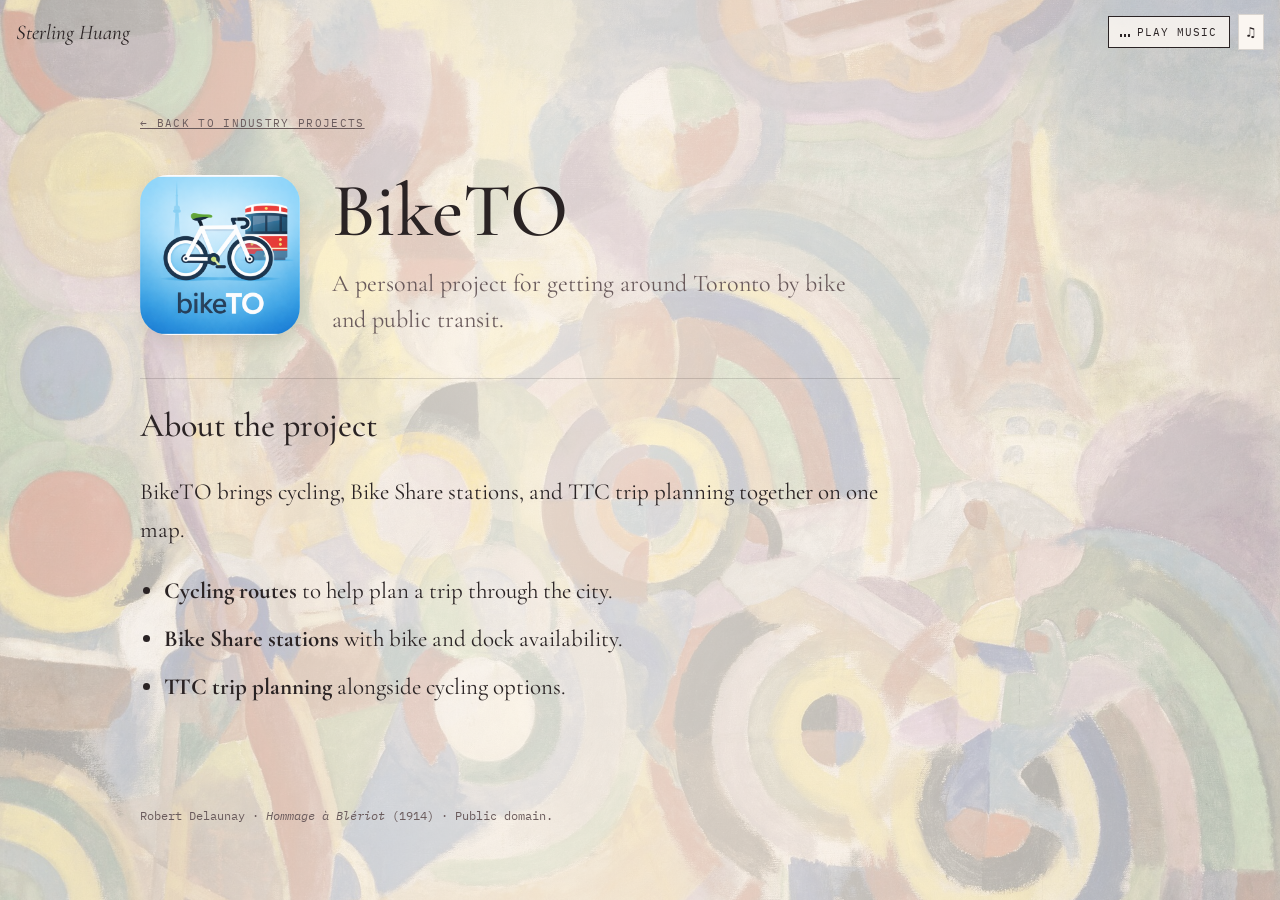
==== biketo.html @ bee5dd9a "feat: refresh travel notebook and add project pages" ====
<!doctype html>
<html lang="en">
<head>
<meta charset="utf-8">
<meta name="viewport" content="width=device-width, initial-scale=1">
<title>BikeTO - Sterling Huang</title>
<link rel="preconnect" href="https://fonts.googleapis.com">
<link rel="preconnect" href="https://fonts.gstatic.com" crossorigin>
<link href="https://fonts.googleapis.com/css2?family=Cormorant+Garamond:ital,wght@0,400;0,500;1,500&family=IBM+Plex+Mono:wght@400&family=Caveat:wght@500&display=swap" rel="stylesheet">
<link rel="stylesheet" href="styles.css">
</head>
<body class="art-page industry-page">
<div id="page">
<main class="projects-main">
  <a class="back mono" href="industry.html">&larr; Back to Industry Projects</a>
  <header class="project-detail-heading">
    <img class="project-icon" src="assets/projects/biketo-icon.png" alt="BikeTO app icon with a bicycle and Toronto streetcar" width="1024" height="1024">
    <div><h1>BikeTO</h1><p>A personal project for getting around Toronto by bike and public transit.</p></div>
  </header>
  <section class="project-section project-overview" aria-labelledby="biketo-overview">
    <h2 id="biketo-overview">About the project</h2>
    <p>BikeTO brings cycling, Bike Share stations, and TTC trip planning together on one map.</p>
    <ul>
      <li><strong>Cycling routes</strong> to help plan a trip through the city.</li>
      <li><strong>Bike Share stations</strong> with bike and dock availability.</li>
      <li><strong>TTC trip planning</strong> alongside cycling options.</li>
    </ul>
  </section>
<footer class="art-credit">Robert Delaunay · <cite>Hommage à Blériot</cite> (1914) · Public domain.</footer>
</main>
</div>
<div class="hud" id="topbar">
  <a class="brand" href="index.html">Sterling Huang</a>
  <div class="music-controls">
    <button class="chip" id="musicBtn" aria-pressed="false"><span class="eq" aria-hidden="true"><i></i><i></i><i></i></span><span class="t">Play music</span></button>
    <details class="music-credit"><summary aria-label="About the music">♫</summary><div>
      <strong>Winter — Largo</strong><br>Vivaldi · The Four Seasons<br>
      John Harrison, violin · Robert Turizziani, conductor · Wichita State University Chamber Players.<br>
      <a href="https://commons.wikimedia.org/wiki/File:11_-_Vivaldi_Winter_mvt_2_Largo_-_John_Harrison_violin.ogg" target="_blank" rel="noopener">Recording &amp; source</a> · <a href="https://creativecommons.org/licenses/by-sa/4.0/" target="_blank" rel="noopener">CC BY-SA 4.0</a>
    </div></details>
  </div>
</div>
<p id="musicStatus" class="sr" role="status"></p>
<script src="js/music.js"></script>
<script src="js/navigation.js"></script>
</body>
</html>
---- styles.css ----
/* Shared tokens + main tree page. Tab pages (projects/travels/passions) only use the base section. */
@property --sky-top { syntax: "<color>"; inherits: true; initial-value: #fbf1f0; }
@property --sky-bot { syntax: "<color>"; inherits: true; initial-value: #f1e6e4; }

:root {
  --paper: #fbf6f1; --ink: #2a2324; --ink-soft: #6a5b5c; --sakura: #e58aa6; --sakura-deep: #b9476c;
  --rule: rgba(42, 35, 36, .16);
  --sky-top: #fbf1f0; --sky-bot: #f1e6e4;
  --serif: "Cormorant Garamond", Georgia, serif;
  --mono: "IBM Plex Mono", ui-monospace, monospace;
  --hand: "Caveat", cursive;
  transition: --sky-top 1.6s ease, --sky-bot 1.6s ease;
}
* { box-sizing: border-box; }
body { margin: 0; color: var(--ink); font-family: var(--serif); background: var(--sky-bot); overflow-x: hidden; -webkit-font-smoothing: antialiased; }
.mono { font-family: var(--mono); font-size: 11px; letter-spacing: .12em; text-transform: uppercase; }
.hand { font-family: var(--hand); font-size: 23px; color: var(--ink-soft); }
a:focus-visible, button:focus-visible { outline: 2px dashed var(--ink); outline-offset: 4px; }
.sr { position: absolute; width: 1px; height: 1px; overflow: hidden; clip: rect(0 0 0 0); }

/* ---------- stage ---------- */
#sky { position: fixed; inset: 0; z-index: 0; background: linear-gradient(180deg, var(--sky-top), var(--sky-bot)); }
#sky::after { content: ""; position: absolute; inset: 0; opacity: .35; pointer-events: none;
  background-image: radial-gradient(rgba(60, 40, 40, .07) 1px, transparent 1px); background-size: 3px 3px; }
/* faded ink painting + vertical verses behind the tree */
#backdrop { position: fixed; inset: 0; z-index: 0; pointer-events: none; overflow: hidden; }
/* no blend mode or CSS filter here: both force the tall layer to be re-composited every frame */
#ink { position: absolute; inset: 0; opacity: .2; }
#ink canvas { display: block; width: 100%; height: 100%; }
.verse .ch { opacity: 0; transition: opacity 1.2s ease; }
.verse .ch.on { opacity: 1; }
#verses { position: absolute; inset: 0; }
/* vertical-rl: flex column = block axis, so each line becomes a column read right to left */
.verse { position: absolute; top: 13vh; writing-mode: vertical-rl; display: flex; flex-direction: column; gap: .55em; white-space: nowrap; color: var(--ink); opacity: .2;
  font-family: "Noto Serif JP", "Noto Serif TC", "Hiragino Mincho ProN", "Songti TC", serif; font-size: clamp(20px, 1.8vw, 26px); letter-spacing: .28em; line-height: 1; }
.verse[lang="zh-Hant"] { font-family: "Noto Serif TC", "Songti TC", "Noto Serif JP", serif; }
.verse .v-title { font-weight: 500; }
.verse .v-author { font-size: .5em; letter-spacing: .2em; padding-top: 6em; }
.verse-haiku { left: 4vw; }
.verse-poem { right: 52px; } /* just inside the progress rail */
canvas#tree, canvas#fx { position: fixed; inset: 0; width: 100%; height: 100%; z-index: 1; pointer-events: none; }
canvas#fx { z-index: 3; }
#world { position: fixed; left: 0; top: 0; width: 100%; z-index: 2; will-change: transform; }
#spacer { position: relative; z-index: -1; }

/* ---------- hero ---------- */
.hero { position: absolute; left: max(16px, 19vw); /* clears the haiku columns at the left edge */ transform: translateY(-100%); width: min(560px, calc(100% - 32px)); }
.hero h1 { font-weight: 500; font-size: clamp(48px, 8vw, 92px); line-height: .92; margin: 10px 0 16px; letter-spacing: -.01em; }
.hero h1 em { color: var(--sakura-deep); }
.hero p { font-size: 21px; line-height: 1.4; margin: 0 0 16px; max-width: 460px; color: var(--ink-soft); }
.hero .arrow { display: inline-block; animation: bob 2.4s ease-in-out infinite; }
@keyframes bob { 50% { transform: translateY(6px); } }

/* ---------- highlight cards ---------- */
.mark { position: absolute; transform: translateY(-50%) translateY(18px); opacity: 0;
  transition: opacity .9s ease, transform .9s cubic-bezier(.2, .8, .2, 1);
  background: color-mix(in srgb, var(--paper) 94%, transparent); border: 1px solid var(--rule); padding: 20px 24px 22px;
  box-shadow: 0 1px 0 rgba(255, 255, 255, .7) inset, 0 18px 44px -26px rgba(60, 20, 30, .45); }
.mark.on { opacity: 1; transform: translateY(-50%); }
.mark .kicker { display: flex; justify-content: space-between; gap: 12px; color: var(--ink-soft); }
.mark .age { font-weight: 500; font-size: 26px; margin: 12px 0 6px; font-style: italic; color: var(--ink-soft); }
.mark .age b { font-style: normal; font-weight: 600; font-size: 52px; line-height: 1; color: var(--sakura-deep); margin-left: 4px; }
.mark .tbd { font-style: normal; color: var(--sakura-deep); border: 1px solid currentColor; padding: 2px 5px; margin-left: 8px; vertical-align: middle; font-size: 9px; }
.mark p { margin: 0; font-size: 22px; line-height: 1.4; }
.mark p strong { font-weight: 600; }

/* ---------- finale ---------- */
.finale { position: absolute; left: 50%; width: min(760px, calc(100% - 32px)); text-align: center;
  transform: translate(-50%, -50%) translateY(24px); opacity: 0; transition: opacity 1.2s ease, transform 1.2s cubic-bezier(.2, .8, .2, 1); }
.finale.on { opacity: 1; transform: translate(-50%, -50%); }
.finale h2 { font-weight: 500; font-style: italic; font-size: clamp(54px, 10vw, 110px); line-height: 1; margin: 10px 0 6px; color: var(--ink);
  text-shadow: 0 2px 30px rgba(255, 240, 244, .9); }
.finale .translation { font-size: 24px; margin: 0; color: var(--ink-soft); }
.finale .hand { margin: 4px 0 30px; }
.paths { display: grid; grid-template-columns: repeat(3, 1fr); gap: 14px; text-align: left; }
.path { position: relative; display: flex; flex-direction: column; gap: 6px; padding: 18px 18px 20px; color: var(--ink); text-decoration: none;
  background: color-mix(in srgb, var(--paper) 92%, transparent); border: 1px solid var(--ink);
  opacity: 0; transform: translateY(16px); transition: opacity .7s ease, transform .7s ease, background .25s, color .25s;
  transition-delay: calc(var(--i) * 140ms + 500ms), calc(var(--i) * 140ms + 500ms), 0s, 0s; }
.finale.on .path { opacity: 1; transform: none; }
.path strong { font-weight: 500; font-size: 32px; line-height: 1; }
.path .blurb { font-size: 17px; line-height: 1.35; color: var(--ink-soft); }
.path .go { position: absolute; right: 16px; top: 14px; font-size: 22px; transition: transform .25s; }
.path:hover, .path:focus-visible { background: var(--ink); color: var(--paper); }
.path:hover .blurb, .path:focus-visible .blurb { color: color-mix(in srgb, var(--paper) 80%, transparent); }
.path:hover .go { transform: translateX(4px); }
.contact { display: flex; justify-content: center; flex-wrap: wrap; gap: 8px 22px; margin: 0 0 22px; }
/* backed like the HUD chips so the links stay legible over the blossom canopy */
.contact a { color: var(--ink); background: color-mix(in srgb, var(--paper) 92%, transparent); border: 1px solid var(--rule); padding: 6px 10px; }
.contact a:hover, .contact a:focus-visible { background: var(--ink); color: var(--paper); }

/* ---------- HUD ---------- */
.hud { position: fixed; z-index: 5; font-family: var(--mono); }
#topbar { left: 16px; right: 16px; top: 14px; display: flex; justify-content: space-between; align-items: center; pointer-events: none; }
#topbar > * { pointer-events: auto; }
.brand { font-family: var(--serif); font-size: 21px; font-style: italic; text-decoration: none; color: var(--ink); }
.chip { font-family: var(--mono); font-size: 11px; letter-spacing: .1em; text-transform: uppercase; border: 1px solid var(--ink);
  background: color-mix(in srgb, var(--paper) 85%, transparent); color: var(--ink); padding: 8px 11px; cursor: pointer; display: flex; align-items: center; gap: 7px; }
.chip[aria-pressed=true] { background: var(--ink); color: var(--paper); }
.eq { display: inline-flex; gap: 2px; height: 10px; align-items: flex-end; }
.eq i { width: 2px; height: 3px; background: currentColor; }
.chip[aria-pressed=true] .eq i { animation: eq 1.1s ease-in-out infinite; }
.chip[aria-pressed=true] .eq i:nth-child(2) { animation-delay: -.4s; }
.chip[aria-pressed=true] .eq i:nth-child(3) { animation-delay: -.7s; }
@keyframes eq { 50% { height: 10px; } }
#season { left: 16px; bottom: 16px; font-size: 11px; letter-spacing: .12em; text-transform: uppercase; padding: 6px 9px;
  background: color-mix(in srgb, var(--paper) 85%, transparent); border: 1px solid var(--rule); }
#rail { right: 18px; top: 50%; transform: translateY(-50%); display: flex; flex-direction: column-reverse; gap: 9px; margin: 0; padding: 0; list-style: none; }
#rail button { width: 12px; height: 12px; border-radius: 50%; border: 1px solid var(--ink); background: transparent; cursor: pointer; position: relative; padding: 0; transition: transform .2s, background .2s; }
#rail button.cur { background: var(--sakura-deep); border-color: var(--sakura-deep); transform: scale(1.35); }
#rail button span { position: absolute; right: 22px; top: 50%; transform: translateY(-50%); white-space: nowrap; font-size: 11px; letter-spacing: .1em;
  text-transform: uppercase; opacity: 0; transition: opacity .2s; pointer-events: none; background: var(--paper); padding: 2px 6px; }
#rail button:hover span, #rail button:focus-visible span { opacity: 1; }

@media (max-width: 760px) {
  .hero { left: 16px; }
  .mark { padding: 16px 18px 18px; }
  .mark .age b { font-size: 42px; }
  .mark p { font-size: 20px; }
  .paths { grid-template-columns: 1fr 1fr; gap: 8px; }
  .path { padding: 12px 12px 14px; }
  .path strong { font-size: 22px; padding-right: 18px; }
  .path .blurb { font-size: 14px; }
  .path .go { right: 10px; top: 10px; font-size: 18px; }
  .finale .hand { margin-bottom: 18px; }
  #rail, #season { display: none; }
  .verse { top: auto; bottom: 12vh; font-size: 15px; opacity: .16; } /* small enough that both verses stay clear of the trunk */ /* below the hero title on small screens */
  .verse-haiku { left: 10px; }
  .verse-poem { right: 10px; }
  #ink { opacity: .16; }
}
@media (prefers-reduced-motion: reduce) {
  *, *::before, *::after { animation: none !important; transition: none !important; }
}

/* ---------- tab pages (temporary until each gets its own theme) ---------- */
.stub { min-height: 100vh; display: grid; place-items: center; padding: 48px 16px;
  background: linear-gradient(180deg, var(--sky-top), var(--sky-bot)); }
.stub main { width: min(640px, 100%); }
.stub h1 { font-weight: 500; font-size: clamp(48px, 9vw, 84px); line-height: 1; margin: 8px 0 12px; }
.stub p { font-size: 21px; line-height: 1.45; color: var(--ink-soft); margin: 0 0 18px; }
.stub ul { font-size: 21px; line-height: 1.6; padding-left: 22px; margin: 0 0 28px; }
.stub .back { color: var(--ink); }

/* The shared player stays outside the content replaced during navigation. */
.stub #page { width: min(640px, 100%); }
.music-controls { display: flex; align-items: center; gap: 8px; }
.music-credit { position: relative; font-size: 14px; }
.music-credit summary { cursor: pointer; list-style: none; padding: 8px; background: var(--paper); border: 1px solid var(--rule); }
.music-credit summary::-webkit-details-marker { display: none; }
.music-credit > div { position: absolute; right: 0; top: 42px; width: min(300px, calc(100vw - 48px)); padding: 16px; background: var(--paper); border: 1px solid var(--rule); font-family: var(--serif); font-size: 16px; line-height: 1.5; }
.music-credit a { color: inherit; }

.finale .motto-citation { font-family: var(--serif); font-size: 17px; color: var(--ink-soft); }

/* Travel atlas */
.travel-page { background: #ebe4d5; color: #25352f; }
.travel-main { max-width: 1240px; margin: auto; padding: 110px 32px 90px; }
.travel-page #topbar .brand { color: #25352f; }
.travel-heading { max-width: 900px; padding: 20px 0 64px; }
.travel-back { color: #52685e; text-decoration: none; }
.travel-eyebrow { color: #96724f; margin: 38px 0 12px; }
.travel-heading h1 { font-size: clamp(64px, 8vw, 116px); font-weight: 500; letter-spacing: -.035em; line-height: .9; margin: 0; }
.travel-heading em, .atlas h2 em, .travel-takeaways em { color: #a67551; font-weight: 400; }
.travel-intro { font-size: 23px; color: #69736a; margin: 22px 0 0; }
.atlas { background: #f7f3e8; border: 1px solid #c9c6b5; padding: 42px 52px 48px; box-shadow: 0 18px 65px #24382b12; }
.atlas-top, .destination-heading { display:flex; justify-content:space-between; align-items:end; gap:20px; }
.atlas .travel-eyebrow { margin: 0 0 8px; }
.atlas h2, .travel-takeaways h2 { margin:0; font-size:clamp(40px,5vw,64px); font-weight:500; line-height:1; }
.atlas-instruction { text-align:right; color:#718074; font-size:17px; line-height:1.3; margin:0; }
.globe-wrap { position:relative; max-width:640px; margin: 8px auto 0; }
.globe-wrap svg { display:block; width:100%; height:auto; cursor:grab; touch-action:none; }
.globe-wrap svg.dragging { cursor:grabbing; }
.globe-ocean { fill:#e7e8d9; stroke:#a8b6a5; stroke-width:1.5; }
.globe-grid { fill:none; stroke:#a2b2a4; stroke-opacity:.38; stroke-width:.6; pointer-events:none; }
.country { fill:#cbd2bc; stroke:#f0eee1; stroke-width:.45; }
.country.visited { fill:#718e7b; cursor:pointer; }
.country.visited:hover { fill:#b57955; }
.flight-route { fill:none; stroke:#b77a50; stroke-width:1; stroke-opacity:.6; stroke-dasharray:3 3; pointer-events:none; }
.destination-dot { fill:#a66040; stroke:#fff8e9; stroke-width:1; cursor:pointer; }
.globe-caption { display:block; text-align:center; color:#8a9487; margin-top:-22px; }
.map-status { text-align:center; color:#765e4c; }
.destinations { border-top:1px solid #d6d5c6; margin-top:42px; padding-top:25px; }
.destination-heading h3 { font-size:30px; font-weight:500; margin:0; }
.destination-heading span { color:#8a9487; }
.country-list { display:flex; flex-wrap:wrap; gap:8px; margin-top:20px; }
.country-list button { background:transparent; border:1px solid #c6cebf; color:#425a4c; border-radius:30px; padding:9px 14px; font: 14px var(--mono); cursor:pointer; }
.country-list button:hover, .country-list button:focus-visible { color:#fff; background:#526b5a; }
.travel-takeaways { margin-top:28px; padding:40px 52px; border:1px solid #c7b8a0; background:#e2d7c2; }
.travel-takeaways .travel-eyebrow { margin:0 0 10px; }
.travel-takeaways p:last-child { color:#776f61; font-size:20px; }
.travel-page dialog { width:min(720px,calc(100% - 32px)); max-height:85vh; border:1px solid #aaa892; background:#f7f3e8; color:#25352f; padding:32px; }
.travel-page dialog::backdrop { background:#1d2923b8; }
.gallery-header { display:flex; justify-content:space-between; align-items:start; }
.gallery-header .travel-eyebrow { margin:0 0 8px; }
.gallery-header h2 { font-size:48px; font-weight:500; margin:0; }
.close-gallery { border:1px solid #bdc4b6; background:transparent; color:inherit; font-size:28px; width:42px; height:42px; cursor:pointer; }
.gallery-content { display:grid; gap:18px; font-size:20px; color:#738071; }
.gallery-content figure { margin:0; }.gallery-content img { width:100%; height:auto; }.gallery-content figcaption { font-size:16px; }
@media(max-width:700px){.travel-main{padding:96px 16px 60px}.travel-heading{padding-bottom:40px}.atlas{padding:28px 20px}.atlas-top{align-items:start;flex-direction:column}.atlas-instruction{text-align:left}.globe-caption{margin-top:-12px;font-size:9px}.destinations{margin-top:30px}.destination-heading{align-items:start;flex-direction:column;gap:4px}.country-list button{font-size:12px;padding:8px 10px}.travel-takeaways{padding:32px 24px}.travel-heading h1{font-size:clamp(52px,12vw,80px)}}

/* Season field notes */
#season { cursor:pointer; color:var(--ink); }
#season:hover, #season:focus-visible { background:var(--ink); color:var(--paper); }
.season-dialog { width:min(480px,calc(100% - 32px)); max-height:85vh; padding:0; border:1px solid var(--rule); background:var(--paper); color:var(--ink); }
.season-dialog::backdrop { background:rgba(42,35,36,.55); }
.season-dialog img { width:100%; height:185px; display:block; object-fit:cover; }
.season-close { position:absolute; top:12px; right:12px; width:40px; height:40px; border:1px solid var(--ink); background:var(--paper); font-size:26px; cursor:pointer; }
.season-dialog-body { padding:24px; }
.season-dialog-body .mono { color:var(--ink-soft); }
.season-dialog h2 { font-size:36px; line-height:1; font-weight:500; margin:12px 0; }
.season-fact { font-size:20px; line-height:1.4; }
.season-sources { display:flex; flex-direction:column; align-items:flex-start; gap:4px; font-size:14px; line-height:1.5; }
.season-sources a { color:var(--ink-soft); }
@media(max-width:760px) { #season { display:block; left:16px; bottom:16px; } }

/* Volunteering: an illustrated, cubist-inspired gallery. */
.volunteer-page { background:#ddd2bf; color:#26312c; }
.volunteer-page::before { content:""; position:fixed; inset:0; background:linear-gradient(rgba(241,233,217,.62),rgba(241,233,217,.79)), url("assets/art/volunteering-cubist.png") center / cover no-repeat; pointer-events:none; }
.volunteer-main { position:relative; max-width:1160px; margin:0 auto; padding:112px 32px 70px; }
.volunteer-heading { max-width:800px; padding:8px 0 58px; }
.volunteer-back { color:#43554d; text-decoration:none; }
.volunteer-back:hover { text-decoration:underline; }
.volunteer-kicker { color:#9d5543; margin:53px 0 14px; }
.volunteer-kicker span { margin:0 8px; color:#8d9586; }
.volunteer-heading h1 { margin:0; font-size:clamp(68px,10vw,132px); letter-spacing:-.045em; font-weight:500; line-height:.87; }
.volunteer-period { color:#aa5740; }
.volunteer-intro { font-size:24px; line-height:1.35; color:#51645a; margin:24px 0 0; }
.volunteer-projects { display:grid; gap:20px; }
.volunteer-card { display:grid; grid-template-columns: 1fr .85fr; min-height:300px; background:#f8f4ea; border:1px solid #374940; box-shadow:8px 8px 0 #3f51432a; }
.volunteer-copy { padding:32px 36px; display:flex; flex-direction:column; align-items:flex-start; }
.volunteer-card-top { display:flex; width:100%; justify-content:space-between; gap:16px; color:#a05d49; }
.volunteer-copy h2 { font-size:clamp(36px,4.4vw,56px); letter-spacing:-.02em; line-height:1; font-weight:500; margin:38px 0 20px; }
.volunteer-rule { width:44px; height:2px; background:#b7654d; }
.volunteer-copy p { font-size:20px; color:#7b8276; margin:18px 0 0; }
.volunteer-photo { margin:12px; display:flex; flex-direction:column; gap:14px; align-items:center; justify-content:center; min-height:240px; text-align:center; background:#e8ddc9; border:1px solid #d3c4ad; color:#8b8878; }
.volunteer-photo-symbol { font-family:var(--serif); font-size:44px; color:#b18c70; line-height:1; }
.volunteer-footer { display:flex; justify-content:space-between; gap:12px; color:#5f6b60; margin-top:48px; border-top:1px solid #7e8875; padding-top:18px; }
.volunteer-footer a { color:inherit; }
@media(max-width:700px) { .volunteer-main { padding:100px 16px 60px; } .volunteer-heading { padding-bottom:40px; } .volunteer-kicker { margin-top:40px; } .volunteer-heading h1 { font-size:clamp(56px,13vw,88px); } .volunteer-intro { font-size:21px; } .volunteer-card { grid-template-columns:1fr; } .volunteer-copy { padding:26px 24px; } .volunteer-copy h2 { margin:28px 0 17px; } .volunteer-photo { min-height:185px; margin:0 10px 10px; } .volunteer-footer { font-size:9px; } }

/* Travels shares the tree page's paper, ink, and sakura palette. */
.travel-page { background:var(--sky-bot); color:var(--ink); }
.travel-page::before { content:""; position:fixed; inset:0; z-index:-1; pointer-events:none; background:linear-gradient(rgba(251,241,240,.58),rgba(241,230,228,.68)), url("assets/art/travel-surrealism.png") center / cover no-repeat; }
.travel-page #topbar .brand { color:var(--ink); }
.travel-main { max-width:1080px; }
.travel-heading { padding-bottom:42px; }
.travel-heading h1 { margin-top:44px; color:var(--ink); font-style:italic; font-size:clamp(58px,8vw,92px); letter-spacing:-.01em; }
.travel-back { color:var(--ink-soft); }
.atlas, .travel-takeaways { background:color-mix(in srgb,var(--paper) 94%,transparent); border:1px solid var(--rule); box-shadow:0 18px 44px -26px rgba(60,20,30,.35); }
.atlas-instruction { color:var(--ink-soft); text-align:center; font-size:19px; }
.globe-ocean { fill:#f2e8e6; stroke:#c8b4b4; }
.globe-grid { stroke:#b8a4a4; }
.country { fill:#d5c7c3; stroke:#fbf6f1; }
.country.visited { fill:#b98391; }
.country.visited:hover { fill:var(--sakura-deep); }
.flight-route { stroke:#b9476c; }
.destination-dot { fill:#a74665; stroke:#fff8f6; }
.globe-caption, .destination-heading span { color:var(--ink-soft); }
.destinations { border-color:var(--rule); }
.country-list button { border:1px solid var(--rule); border-radius:0; background:rgba(255,255,255,.3); color:var(--ink); font:12px var(--mono); }
.country-list button:hover, .country-list button:focus-visible { color:var(--paper); background:var(--ink); }
.travel-takeaways h2 { font-size:clamp(36px,5vw,54px); font-style:italic; color:var(--ink); }
.travel-takeaways p:last-child { color:var(--ink-soft); }
.travel-page dialog { border-color:var(--rule); background:var(--paper); color:var(--ink); }
.gallery-content { color:var(--ink-soft); }
.travel-page dialog { width:min(1000px,calc(100% - 32px)); }
.gallery-header { position:sticky; top:-32px; z-index:1; padding:12px 0 20px; background:var(--paper); gap:16px; }
.gallery-content.has-photos { grid-template-columns:repeat(3,minmax(0,1fr)); gap:20px; }
.gallery-content a { display:block; }
.gallery-content img { display:block; width:100%; height:220px; object-fit:contain; background:#e9dfd133; }
.gallery-content a:focus-visible { outline:2px solid var(--ink); outline-offset:4px; }
.travel-moments { display:block; margin:24px 0 0; padding:10px 0; border:0; border-bottom:1px solid var(--rule); background:transparent; color:var(--ink); font:18px var(--serif); cursor:pointer; }
@media(max-width:700px){.gallery-content.has-photos{grid-template-columns:repeat(2,minmax(0,1fr));gap:12px}.gallery-content img{height:150px}.travel-page dialog{padding:20px}.gallery-header{top:-20px}.gallery-header h2{font-size:36px}}
@media(max-width:420px){.gallery-content.has-photos{grid-template-columns:1fr}.gallery-content img{height:210px}}
.travel-takeaways.travel-journal { --journal-margin:58px; position:relative; isolation:isolate; max-width:900px; margin:84px auto 0; padding:38px 52px 54px 80px; border:1px solid #b69b6f; border-left:18px solid #634b35; border-radius:5px 12px 12px 5px; background:radial-gradient(ellipse at 100% 0,#b98c4140,transparent 42%),radial-gradient(ellipse at 0 100%,#b3894933,transparent 45%),linear-gradient(90deg,#8d6a3529,transparent 28px,transparent calc(var(--journal-margin) - 1px),#aa61563d var(--journal-margin),transparent calc(var(--journal-margin) + 1px)),repeating-linear-gradient(7deg,#765b2805 0 1px,transparent 1px 4px),#f1e3c3; box-shadow:inset 5px 0 15px #76542526,inset 0 0 38px #a37c3826,3px 4px 0 #ded0ad,5px 7px 0 #bfae89,8px 11px 0 #71553c,10px 20px 35px #382d2038; }
.travel-journal::before { content:""; position:absolute; top:25px; bottom:25px; left:-25px; width:36px; background:radial-gradient(ellipse at center,#e1cba4 0 20%,#5f4934 24% 36%,transparent 40%) center top / 36px 56px repeat-y; pointer-events:none; }
.journal-masthead { display:flex; align-items:center; justify-content:space-between; gap:16px; margin-bottom:8px; color:#796447; font:11px var(--mono); letter-spacing:.15em; text-transform:uppercase; }
.journal-stamp { display:grid; place-content:center; flex:none; width:88px; height:88px; border:3px double #8d594d88; border-radius:50%; color:#8d594dbb; text-align:center; font-size:10px; line-height:1.8; transform:rotate(12deg); }
@font-face { font-family:"Travel Hand"; font-style:normal; font-weight:400; font-display:swap; src:url("assets/fonts/travel-hand/regular.ttf") format("truetype"); }
.travel-journal h2 { font-family:"Travel Hand",cursive; font-size:39px; font-style:normal; font-weight:400; margin:0 0 30px; color:#403524; }
.journal-entry { font-family:"Travel Hand",cursive; }
.travel-journal .journal-entry p { font-size:25px; line-height:1.85; color:#403524; margin:0 0 26px; background:repeating-linear-gradient(to bottom,transparent 0,transparent calc(1.85em - 1px),#80745630 calc(1.85em - 1px),#80745630 1.85em); }
.travel-journal .journal-entry p:last-child { margin-bottom:0; }
.travel-journal strong, .travel-journal em { color:#382b1c; font-weight:700; font-style:italic; }
.journal-word { display:inline-block; }
@media(max-width:600px){
  .travel-takeaways.travel-journal { --journal-margin:18px; margin:48px 6px 0 0; padding:24px 20px 36px 30px; border-left-width:12px; }
  .travel-journal::before { left:-19px; width:27px; background-size:27px 56px; }
  .journal-masthead { font-size:9px; letter-spacing:.08em; }
  .journal-stamp { width:65px; height:65px; font-size:8px; }
  .travel-journal h2 { font-size:31px; margin-bottom:24px; }
  .travel-journal .journal-entry p { font-size:22px; }
}
.gallery-content.travel-carousel { display:block; }
.travel-carousel-window { min-width:0; touch-action:pan-y; }
.travel-carousel-window img { height:min(54vh,480px); width:100%; object-fit:contain; }
.travel-carousel-controls { display:flex; align-items:center; justify-content:center; flex-wrap:wrap; gap:12px; padding:20px 0 4px; }
.travel-carousel-controls button { border:1px solid var(--rule); border-radius:4px; background:transparent; color:var(--ink); min-width:44px; min-height:44px; padding:8px 12px; font:16px var(--serif); cursor:pointer; }
.travel-carousel-controls span { min-width:64px; text-align:center; font:12px var(--mono); }
.close-gallery { border-color:var(--rule); }

/* Let each subpage's artwork remain visible behind the content. */
.travel-page::before { background:linear-gradient(rgba(251,241,240,.74),rgba(241,230,228,.78)), url("assets/art/travel-romanticism.jpg") center / cover no-repeat; }
.atlas, .travel-takeaways { background:transparent; border:0; box-shadow:none; padding-left:0; padding-right:0; }
.volunteer-page::before { background:linear-gradient(rgba(241,233,217,.83),rgba(241,233,217,.87)), url("assets/art/volunteering-cubist.png") center / cover no-repeat; }
.volunteer-card { background:transparent; border:0; border-top:1px solid #718078; box-shadow:none; }
.volunteer-photo { background:transparent; border:1px solid #a79d8c; }
.volunteer-copy p, .volunteer-photo { color:#505f54; }

/* Body classes keep artwork consistent on direct visits and internal navigation. */
.art-page { isolation:isolate; background:var(--sky-bot); padding:112px 24px 64px; }
.art-page::before { content:""; position:fixed; inset:0; z-index:-1; pointer-events:none;
  background-image:linear-gradient(90deg,rgba(251,245,234,.66),rgba(251,245,234,.82) 42%,rgba(251,245,234,.66)),var(--page-art);
  background-position:center; background-size:cover; background-repeat:no-repeat; }
.art-page #page { position:relative; }
.military-page { --page-art:url("assets/art/military-remembrance.png"); }
.military-main { max-width:1000px; margin:0 auto; }
.military-main > .back { color:var(--ink-soft); }
.military-main h1 { font-size:clamp(44px,6vw,68px); font-weight:500; line-height:1; margin:32px 0 36px; }
.military-album { margin-top:32px; padding-top:20px; border-top:1px solid var(--rule); }
.military-album h2 { font-size:30px; font-weight:500; margin:0 0 18px; }
.military-album { position:relative; }
.military-album h2 { padding-right:110px; }
.military-window { overflow:hidden; touch-action:pan-y; }
.military-photos { display:flex; gap:18px; }
.military-photos a { display:flex; flex:0 0 calc((100% - 36px)/3); min-width:0; height:230px; align-items:center; justify-content:center; background:#24302b0d; }
.military-photos img { display:block; width:100%; height:100%; object-fit:contain; }
.military-controls { position:absolute; right:0; top:16px; display:flex; gap:8px; }
.military-controls button { width:44px; height:44px; border:1px solid var(--rule); background:#fbf6f1e8; color:var(--ink); font-size:25px; cursor:pointer; }
.military-controls button:hover { background:var(--ink); color:var(--paper); }
@media(max-width:760px) {
  .military-photos { gap:14px; }
  .military-photos a { flex-basis:calc((100% - 14px)/2); height:200px; }
}
@media(max-width:480px) {
  .military-photos a { flex-basis:62%; height:190px; }
  .military-album h2 { font-size:28px; }
}
.industry-page { --page-art:url("assets/art/industry-modernism.jpg"); }
.projects-main { max-width:1000px; margin:0 auto; }
.projects-main > .back { color:var(--ink-soft); }
.projects-main h1 { font-size:clamp(46px,7vw,76px); font-weight:500; line-height:1.05; margin:32px 0 52px; }
.project-section { border-top:1px solid var(--rule); padding:26px 0 36px; }
.project-section h2 { font-size:34px; font-weight:500; margin:0 0 28px; }
.project-preview { display:flex; align-items:center; gap:36px; padding:8px 0 20px; }
.project-icon-link { flex:none; border-radius:28px; }
.project-icon { display:block; width:160px; height:160px; border-radius:28px; box-shadow:0 8px 20px #332b2421; }
.project-preview h3 { font-size:38px; font-weight:500; margin:0 0 8px; }
.project-preview p,.project-coming-soon { font-size:23px; line-height:1.5; color:var(--ink-soft); margin:0 0 20px; }
.project-details-link { display:inline-block; color:var(--ink); font-size:21px; text-decoration-thickness:1px; text-underline-offset:6px; padding:8px 0; }
.project-detail-heading { display:flex; align-items:center; gap:32px; margin:40px 0; }
.project-detail-heading h1 { margin:0 0 14px; }
.project-detail-heading p { font-size:24px; line-height:1.5; max-width:540px; margin:0; color:var(--ink-soft); }
.project-overview { max-width:760px; }
.project-overview p,.project-overview li { font-size:23px; line-height:1.65; }
.project-overview ul { padding-left:24px; }
.project-overview li { margin:10px 0; }
@media(max-width:600px){.project-preview{gap:22px;align-items:flex-start}.project-icon{width:106px;height:106px;border-radius:22px}.project-preview h3{font-size:32px}.project-preview p{font-size:21px}.project-section h2{font-size:30px}.project-detail-heading{align-items:flex-start;flex-direction:column;gap:24px}.projects-main h1{margin-bottom:36px}.project-detail-heading h1{margin-bottom:12px}}
.research-page { --page-art:url("assets/art/research-impressionism.jpg"); }
.readings-page { --page-art:url("assets/art/readings-minoan.jpg"); }
.art-credit { margin-top:48px; max-width:640px; font:12px/1.6 var(--mono); color:var(--ink-soft); }
.art-credit a { color:inherit; text-underline-offset:3px; }
.art-credit cite { font-style:italic; }
@media(max-width:600px) {
  .art-page { padding:110px 20px 48px; }
  .art-page::before { background-image:linear-gradient(rgba(251,245,234,.78),rgba(251,245,234,.84)),var(--page-art); }
}

/* Keep the full-bloom branch grid in view on shorter desktop screens. */
@media (min-width:761px) and (max-height:800px) {
  .finale h2 { font-size:84px; }
  .finale .hand { margin-bottom:12px; }
  .finale .contact { margin-bottom:14px; }
  .finale .paths { gap:10px; }
  .finale .path { padding:12px 16px 14px; }
  .finale .path strong { font-size:28px; }
}

/* A reading shelf over the Minoan fresco. */
.readings-page { display:block; }
.readings-page #page { width:100%; }
.readings-main { max-width:1120px; margin:0 auto; }
.readings-heading { margin-bottom:64px; }
.readings-heading .back { color:var(--ink-soft); text-decoration:none; }
.readings-heading .back:hover { text-decoration:underline; }
.readings-kicker { margin:40px 0 14px; color:var(--ink-soft); }
.readings-heading h1 { font-size:clamp(48px,7vw,88px); font-weight:500; line-height:1; letter-spacing:-.025em; margin:0; }
.reading-section { border-top:1px solid var(--rule); padding-top:26px; margin-top:56px; }
.reading-section-heading { margin-bottom:30px; }
.book-club-link { display:inline-block; margin-top:14px; color:var(--ink); font-size:20px; text-underline-offset:4px; }
.book-club-link:hover { color:var(--sakura-deep); }
.reading-section h2 { font-size:clamp(34px,4vw,48px); font-weight:500; line-height:1.1; margin:10px 0 0; }
.book-grid { display:grid; gap:32px 24px; padding:0; margin:0; list-style:none; align-items:start; }
.book-club-grid { grid-template-columns:repeat(5,minmax(0,1fr)); }
.personal-book-grid { grid-template-columns:repeat(6,minmax(0,1fr)); }
.book-cover { height:245px; display:flex; align-items:end; justify-content:flex-start; margin-bottom:18px; }
.book-cover img { display:block; width:auto; height:auto; max-width:100%; max-height:100%; object-fit:contain; box-shadow:4px 7px 12px #2a232426; }
.book-card h3 { font-size:23px; line-height:1.1; font-weight:500; margin:0 0 8px; overflow-wrap:break-word; }
.book-author { font-size:17px; line-height:1.35; margin:0; color:var(--ink-soft); }
.book-current { display:inline-block; font-size:9px; letter-spacing:.07em; padding:5px 7px; background:var(--ink); color:var(--paper); margin:0 0 10px; }
.medium-link { display:inline-flex; align-items:center; gap:30px; font-size:28px; color:var(--ink); text-decoration-thickness:1px; text-underline-offset:6px; }
.medium-link:hover { color:var(--sakura-deep); }
.medium-handle { color:var(--ink-soft); margin-top:18px; }
.readings-main > .art-credit { margin-top:64px; }
@media(max-width:1000px) {
  .book-club-grid, .personal-book-grid { grid-template-columns:repeat(3,minmax(0,1fr)); }
}
@media(max-width:600px) {
  .readings-heading { margin-bottom:40px; }
  .readings-kicker { margin-top:30px; }
  .reading-section { margin-top:40px; }
  .book-club-grid, .personal-book-grid { grid-template-columns:repeat(2,minmax(0,1fr)); gap:28px 18px; }
  .book-cover { height:210px; }
  .book-card h3 { font-size:22px; }
  .book-author { font-size:16px; }
  .medium-link { font-size:24px; gap:12px; }
}

/* Volunteer albums become an inline carousel on every screen. */
.volunteer-gallery { min-width:0; align-self:center; padding:24px 12px; }
.volunteer-carousel-frame { position:relative; overflow:hidden; background:#24302b18; touch-action:pan-y; }
.volunteer-carousel-image { display:block; width:100%; height:330px; object-fit:contain; object-position:center; }
.volunteer-carousel-arrow { position:absolute; top:50%; transform:translateY(-50%); width:42px; height:42px; border:1px solid #718078; background:#fbf6f1e8; color:var(--ink); cursor:pointer; font-size:25px; line-height:1; }
.volunteer-carousel-arrow:hover, .volunteer-carousel-arrow:focus-visible { background:var(--ink); color:var(--paper); }
.volunteer-carousel-previous { left:12px; }
.volunteer-carousel-next { right:12px; }
.volunteer-carousel-meta { display:flex; justify-content:flex-end; padding:10px 0; border-bottom:1px solid #718078; }
.volunteer-carousel-count { white-space:nowrap; }
@media(max-width:700px) {
  .volunteer-gallery { padding:0 10px 24px; }
  .volunteer-carousel-image { height:300px; }
  .volunteer-carousel-arrow { width:38px; height:38px; }
}
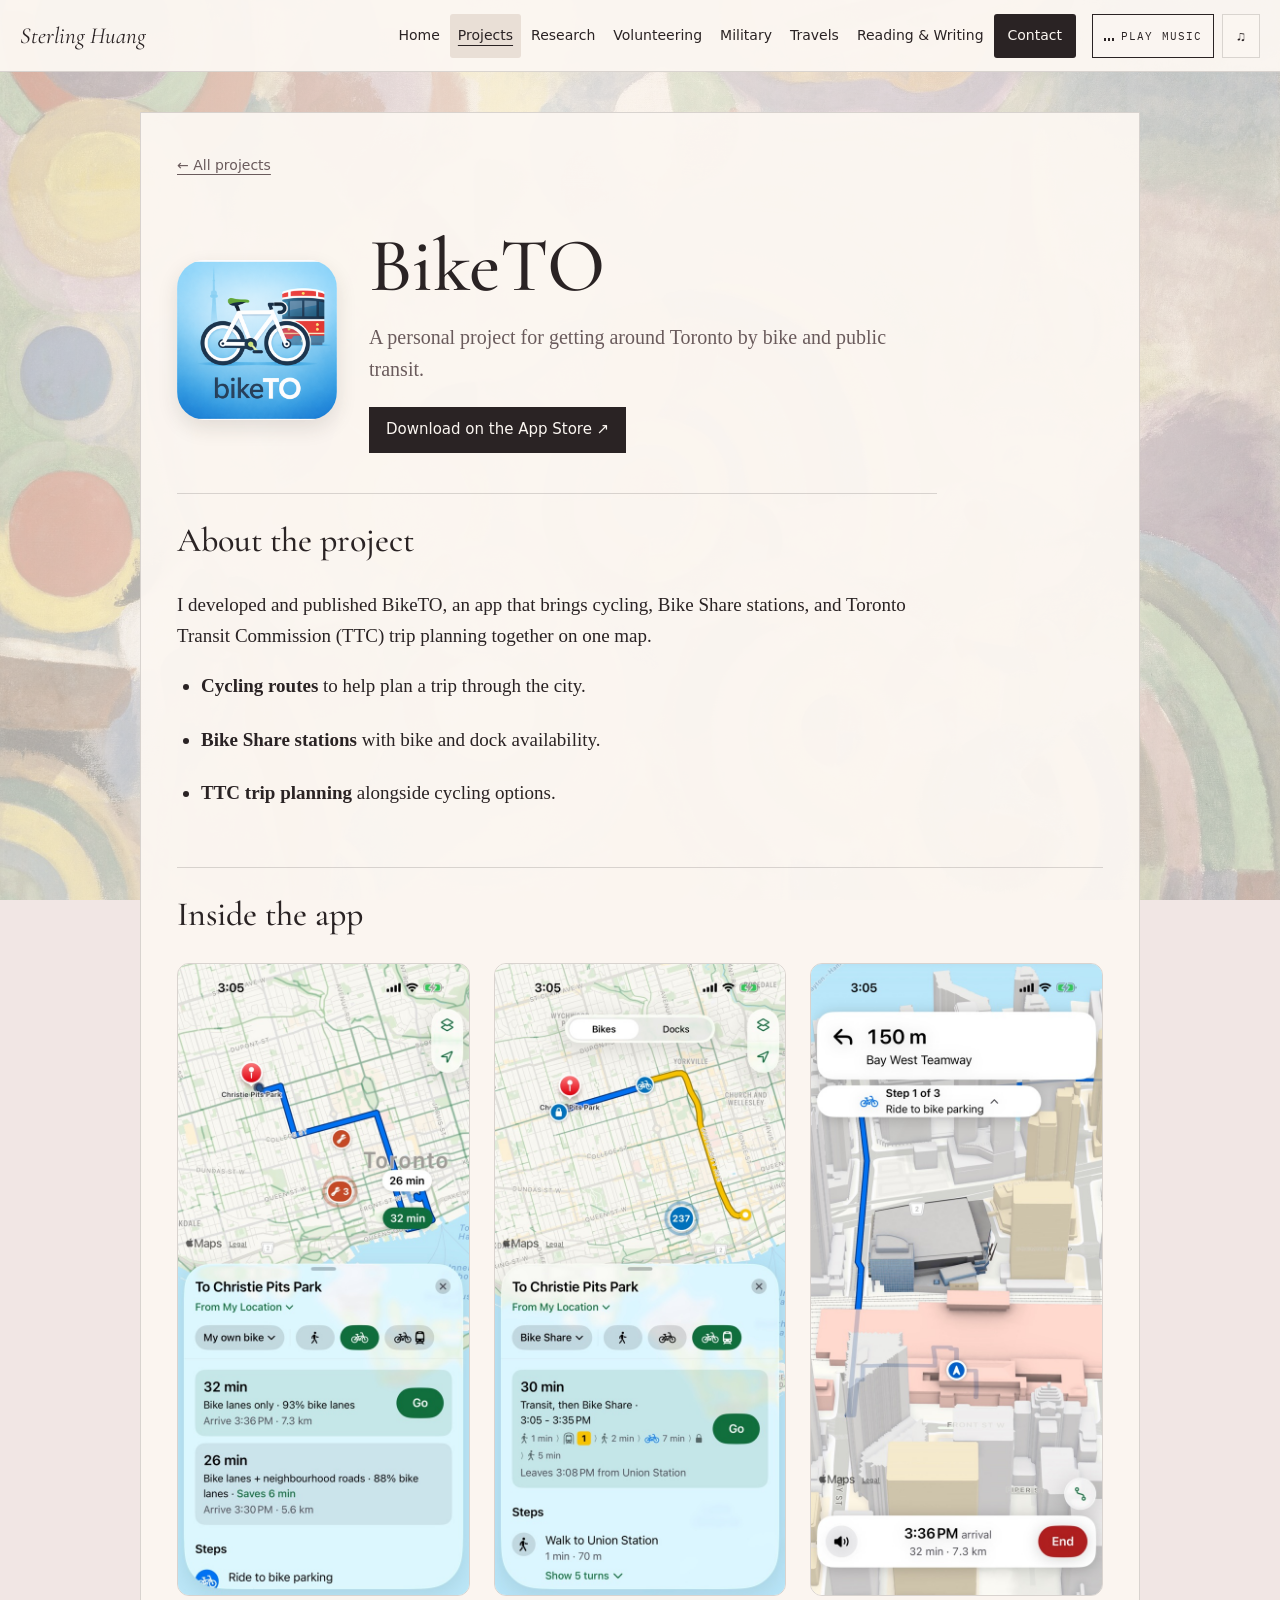
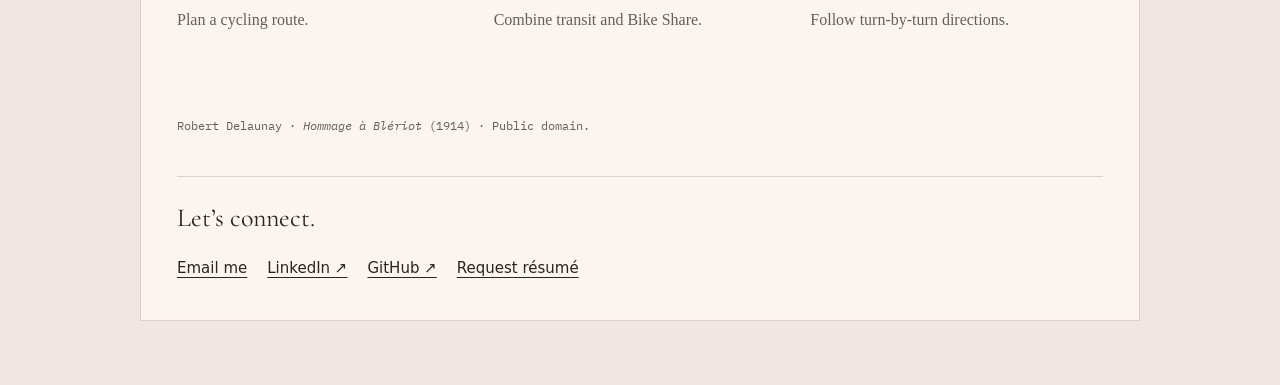
==== commit 3f818bea: "feat: improve portfolio readability and navigation" ====
--- a/biketo.html
+++ b/biketo.html
@@ -12,27 +12,45 @@
 <body class="art-page industry-page">
 <div id="page">
 <main class="projects-main">
-  <a class="back mono" href="industry.html">&larr; Back to Industry Projects</a>
+  <a class="back mono" href="industry.html">&larr; All projects</a>
   <header class="project-detail-heading">
     <img class="project-icon" src="assets/projects/biketo-icon.png" alt="BikeTO app icon with a bicycle and Toronto streetcar" width="1024" height="1024">
-    <div><h1>BikeTO</h1><p>A personal project for getting around Toronto by bike and public transit.</p></div>
+    <div><h1>BikeTO</h1><p>A personal project for getting around Toronto by bike and public transit.</p><a class="action-link primary" href="https://apps.apple.com/ca/app/biketo/id6761314510" target="_blank" rel="noopener">Download on the App Store ↗</a></div>
   </header>
   <section class="project-section project-overview" aria-labelledby="biketo-overview">
     <h2 id="biketo-overview">About the project</h2>
-    <p>BikeTO brings cycling, Bike Share stations, and TTC trip planning together on one map.</p>
+    <p>I developed and published BikeTO, an app that brings cycling, Bike Share stations, and Toronto Transit Commission (TTC) trip planning together on one map.</p>
     <ul>
       <li><strong>Cycling routes</strong> to help plan a trip through the city.</li>
       <li><strong>Bike Share stations</strong> with bike and dock availability.</li>
       <li><strong>TTC trip planning</strong> alongside cycling options.</li>
     </ul>
   </section>
+  <section class="project-section" aria-labelledby="biketo-screenshots-title">
+    <h2 id="biketo-screenshots-title">Inside the app</h2>
+    <div class="app-screenshots">
+      <figure><img src="assets/projects/biketo/cycling.jpg" width="598" height="1300" alt="BikeTO cycling route on a Toronto map" loading="lazy" decoding="async"><figcaption>Plan a cycling route.</figcaption></figure>
+      <figure><img src="assets/projects/biketo/transit.jpg" width="598" height="1300" alt="BikeTO trip combining public transit and Bike Share" loading="lazy" decoding="async"><figcaption>Combine transit and Bike Share.</figcaption></figure>
+      <figure><img src="assets/projects/biketo/directions.jpg" width="598" height="1300" alt="BikeTO turn-by-turn cycling directions" loading="lazy" decoding="async"><figcaption>Follow turn-by-turn directions.</figcaption></figure>
+    </div>
+  </section>
 <footer class="art-credit">Robert Delaunay · <cite>Hommage à Blériot</cite> (1914) · Public domain.</footer>
+<section class="page-contact" aria-label="Contact Sterling">
+  <p>Let’s connect.</p><div class="contact-links">
+    <a href="mailto:sterling.huang@mail.utoronto.ca">Email me</a>
+    <a href="https://www.linkedin.com/in/sterling-huang-20206b24b/" target="_blank" rel="noopener">LinkedIn ↗</a>
+    <a href="https://github.com/huast07" target="_blank" rel="noopener">GitHub ↗</a>
+    <a href="mailto:sterling.huang@mail.utoronto.ca?subject=R%C3%A9sum%C3%A9%20request">Request résumé</a>
+  </div>
+</section>
 </main>
 </div>
 <div class="hud" id="topbar">
-  <a class="brand" href="index.html">Sterling Huang</a>
+  <a class="brand" href="index.html" aria-label="Sterling Huang — Home">Sterling Huang</a>
+  <nav class="site-nav desktop-nav" aria-label="Main navigation"><a href="index.html">Home</a><a href="industry.html">Projects</a><a href="research.html">Research</a><a href="volunteering.html">Volunteering</a><a href="military.html">Military</a><a href="travels.html">Travels</a><a href="readings.html">Reading &amp; Writing</a><a class="nav-contact" href="mailto:sterling.huang@mail.utoronto.ca">Contact</a></nav>
+  <details class="site-menu"><summary>Menu</summary><nav class="site-nav menu-nav" aria-label="Mobile navigation"><a href="index.html">Home</a><a href="industry.html">Projects</a><a href="research.html">Research</a><a href="volunteering.html">Volunteering</a><a href="military.html">Military</a><a href="travels.html">Travels</a><a href="readings.html">Reading &amp; Writing</a><a class="nav-contact" href="mailto:sterling.huang@mail.utoronto.ca">Contact</a></nav></details>
   <div class="music-controls">
-    <button class="chip" id="musicBtn" aria-pressed="false"><span class="eq" aria-hidden="true"><i></i><i></i><i></i></span><span class="t">Play music</span></button>
+    <button class="chip" id="musicBtn" aria-pressed="false"><span class="eq" aria-hidden="true"><i></i><i></i><i></i></span><span class="music-compact-label" aria-hidden="true">Music</span><span class="t">Play music</span></button>
     <details class="music-credit"><summary aria-label="About the music">♫</summary><div>
       <strong>Winter — Largo</strong><br>Vivaldi · The Four Seasons<br>
       John Harrison, violin · Robert Turizziani, conductor · Wichita State University Chamber Players.<br>
--- a/styles.css
+++ b/styles.css
@@ -9,10 +9,13 @@
   --serif: "Cormorant Garamond", Georgia, serif;
   --mono: "IBM Plex Mono", ui-monospace, monospace;
   --hand: "Caveat", cursive;
+  --body: Georgia, "Times New Roman", serif;
+  --ui: system-ui, -apple-system, BlinkMacSystemFont, "Segoe UI", sans-serif;
   transition: --sky-top 1.6s ease, --sky-bot 1.6s ease;
 }
 * { box-sizing: border-box; }
-body { margin: 0; color: var(--ink); font-family: var(--serif); background: var(--sky-bot); overflow-x: hidden; -webkit-font-smoothing: antialiased; }
+body { margin: 0; color: var(--ink); font-family: var(--body); background: var(--sky-bot); overflow-x: hidden; -webkit-font-smoothing: antialiased; }
+h1, h2, h3 { font-family:var(--serif); }
 .mono { font-family: var(--mono); font-size: 11px; letter-spacing: .12em; text-transform: uppercase; }
 .hand { font-family: var(--hand); font-size: 23px; color: var(--ink-soft); }
 a:focus-visible, button:focus-visible { outline: 2px dashed var(--ink); outline-offset: 4px; }
@@ -57,7 +60,6 @@
   background: color-mix(in srgb, var(--paper) 94%, transparent); border: 1px solid var(--rule); padding: 20px 24px 22px;
   box-shadow: 0 1px 0 rgba(255, 255, 255, .7) inset, 0 18px 44px -26px rgba(60, 20, 30, .45); }
 .mark.on { opacity: 1; transform: translateY(-50%); }
-.mark .kicker { display: flex; justify-content: space-between; gap: 12px; color: var(--ink-soft); }
 .mark .age { font-weight: 500; font-size: 26px; margin: 12px 0 6px; font-style: italic; color: var(--ink-soft); }
 .mark .age b { font-style: normal; font-weight: 600; font-size: 52px; line-height: 1; color: var(--sakura-deep); margin-left: 4px; }
 .mark .tbd { font-style: normal; color: var(--sakura-deep); border: 1px solid currentColor; padding: 2px 5px; margin-left: 8px; vertical-align: middle; font-size: 9px; }
@@ -264,19 +266,36 @@
 .travel-takeaways p:last-child { color:var(--ink-soft); }
 .travel-page dialog { border-color:var(--rule); background:var(--paper); color:var(--ink); }
 .gallery-content { color:var(--ink-soft); }
-.travel-page dialog { width:min(1000px,calc(100% - 32px)); }
+.travel-page dialog { width:min(1000px,calc(100% - 32px)); max-height:85dvh; overflow-y:auto; overscroll-behavior:contain; }
+.travel-page:has(dialog[open]) { overflow:hidden; }
 .gallery-header { position:sticky; top:-32px; z-index:1; padding:12px 0 20px; background:var(--paper); gap:16px; }
 .gallery-content.has-photos { grid-template-columns:repeat(3,minmax(0,1fr)); gap:20px; }
 .gallery-content a { display:block; }
 .gallery-content img { display:block; width:100%; height:220px; object-fit:contain; background:#e9dfd133; }
 .gallery-content a:focus-visible { outline:2px solid var(--ink); outline-offset:4px; }
-.travel-moments { display:block; margin:24px 0 0; padding:10px 0; border:0; border-bottom:1px solid var(--rule); background:transparent; color:var(--ink); font:18px var(--serif); cursor:pointer; }
+.travel-memories { max-width:900px; margin:64px auto 0; padding-top:26px; border-top:1px solid var(--rule); }
+.travel-memories h2 { font-size:40px; font-weight:500; margin:0 0 24px; }
 @media(max-width:700px){.gallery-content.has-photos{grid-template-columns:repeat(2,minmax(0,1fr));gap:12px}.gallery-content img{height:150px}.travel-page dialog{padding:20px}.gallery-header{top:-20px}.gallery-header h2{font-size:36px}}
 @media(max-width:420px){.gallery-content.has-photos{grid-template-columns:1fr}.gallery-content img{height:210px}}
-.travel-takeaways.travel-journal { --journal-margin:58px; position:relative; isolation:isolate; max-width:900px; margin:84px auto 0; padding:38px 52px 54px 80px; border:1px solid #b69b6f; border-left:18px solid #634b35; border-radius:5px 12px 12px 5px; background:radial-gradient(ellipse at 100% 0,#b98c4140,transparent 42%),radial-gradient(ellipse at 0 100%,#b3894933,transparent 45%),linear-gradient(90deg,#8d6a3529,transparent 28px,transparent calc(var(--journal-margin) - 1px),#aa61563d var(--journal-margin),transparent calc(var(--journal-margin) + 1px)),repeating-linear-gradient(7deg,#765b2805 0 1px,transparent 1px 4px),#f1e3c3; box-shadow:inset 5px 0 15px #76542526,inset 0 0 38px #a37c3826,3px 4px 0 #ded0ad,5px 7px 0 #bfae89,8px 11px 0 #71553c,10px 20px 35px #382d2038; }
-.travel-journal::before { content:""; position:absolute; top:25px; bottom:25px; left:-25px; width:36px; background:radial-gradient(ellipse at center,#e1cba4 0 20%,#5f4934 24% 36%,transparent 40%) center top / 36px 56px repeat-y; pointer-events:none; }
-.journal-masthead { display:flex; align-items:center; justify-content:space-between; gap:16px; margin-bottom:8px; color:#796447; font:11px var(--mono); letter-spacing:.15em; text-transform:uppercase; }
-.journal-stamp { display:grid; place-content:center; flex:none; width:88px; height:88px; border:3px double #8d594d88; border-radius:50%; color:#8d594dbb; text-align:center; font-size:10px; line-height:1.8; transform:rotate(12deg); }
+.travel-takeaways.travel-journal { --journal-margin:58px; position:relative; isolation:isolate; max-width:900px; margin:84px auto 0; padding:52px 52px 60px 80px; border:0; border-radius:0; background:none; box-shadow:none; filter:drop-shadow(3px 9px 9px #382d2030); }
+/* Only the paper is cut; handwriting stays outside the decorative clipping path. */
+.travel-journal::before { content:""; position:absolute; inset:0; z-index:-1; pointer-events:none;
+  background:
+    linear-gradient(137deg,transparent 19px,#78532940 20px,#fff4d985 22px,transparent 25px),
+    linear-gradient(315deg,#9a713b35 0 22px,#fff4d980 23px,transparent 26px),
+    radial-gradient(ellipse 35px 110px at 0 42%,#79512538,transparent),
+    radial-gradient(ellipse 130px 22px at 65% 100%,#79512540,transparent),
+    linear-gradient(90deg,transparent 48.9%,#755b2e17 49.7%,#fff8df77 50%,#876c3b24 50.2%,transparent 51.2%),
+    linear-gradient(0deg,transparent 32.5%,#76552a19 33.1%,#fff8df88 33.35%,#795f3421 33.5%,transparent 34.2%,transparent 65.6%,#71532a1c 66.3%,#fff8df66 66.55%,#795f3424 66.8%,transparent 67.5%),
+    radial-gradient(ellipse 85px 72px at 99% 14%,transparent 62%,#8d5f2424 66%,#9d6c272d 69%,transparent 75%),
+    radial-gradient(ellipse at 3% 96%,#9a692d40,transparent 24%),
+    radial-gradient(ellipse at 94% 3%,#9c6b2d45,transparent 25%),
+    radial-gradient(ellipse at 100% 60%,#a6773140,transparent 24%),
+    linear-gradient(90deg,#8d6a3533,transparent 30px,transparent calc(var(--journal-margin) - 1px),#aa61563d var(--journal-margin),transparent calc(var(--journal-margin) + 1px)),
+    repeating-linear-gradient(7deg,#765b2809 0 1px,transparent 1px 4px),#edddb8;
+  box-shadow:inset 0 0 15px #7853293d,inset 0 0 65px #92652630;
+  clip-path:polygon(0 27px,3% 2px,4% 12px,5% 3px,6% 9px,7% 10px,8% 12px,9% 3px,10% 4px,11% 3px,12% 11px,13% 8px,14% 7px,15% 4px,16% 4px,17% 3px,18% 7px,19% 3px,20% 3px,21% 10px,22% 4px,23% 9px,24% 24px,25% 18px,26% 5px,27% 2px,28% 2px,29% 7px,30% 6px,31% 12px,32% 3px,33% 3px,34% 9px,35% 9px,36% 12px,37% 12px,38% 11px,39% 5px,40% 10px,41% 4px,42% 11px,43% 8px,44% 3px,45% 4px,46% 1px,47% 5px,48% 11px,49% 11px,50% 5px,51% 2px,52% 9px,53% 9px,54% 5px,55% 12px,56% 2px,57% 10px,58% 7px,59% 3px,60% 4px,61% 6px,62% 2px,63% 1px,64% 7px,65% 8px,66% 6px,67% 3px,68% 7px,69% 5px,70% 7px,71% 9px,72% 11px,73% 11px,74% 3px,75% 4px,76% 3px,77% 5px,78% 10px,79% 4px,80% 12px,81% 12px,82% 9px,83% 7px,84% 1px,85% 4px,86% 4px,87% 1px,88% 6px,89% 6px,90% 11px,91% 12px,92% 7px,93% 2px,94% 8px,95% 3px,96% 12px,97% 8px,calc(100% - 23px) 16px,calc(100% - 10px) 25px,100% 30px,calc(100% - 5px) 3%,calc(100% - 2px) 4%,calc(100% - 5px) 5%,calc(100% - 7px) 6%,calc(100% - 4px) 7%,calc(100% - 5px) 8%,calc(100% - 4px) 9%,calc(100% - 2px) 10%,calc(100% - 6px) 11%,calc(100% - 4px) 12%,calc(100% - 2px) 13%,calc(100% - 4px) 14%,calc(100% - 7px) 15%,calc(100% - 3px) 16%,calc(100% - 4px) 17%,calc(100% - 2px) 18%,calc(100% - 2px) 19%,calc(100% - 1px) 20%,calc(100% - 1px) 21%,calc(100% - 4px) 22%,calc(100% - 4px) 23%,calc(100% - 6px) 24%,calc(100% - 5px) 25%,calc(100% - 3px) 26%,calc(100% - 4px) 27%,calc(100% - 2px) 28%,calc(100% - 7px) 29%,calc(100% - 7px) 30%,calc(100% - 6px) 31%,calc(100% - 5px) 32%,calc(100% - 4px) 33%,calc(100% - 18px) 34%,calc(100% - 3px) 35%,calc(100% - 4px) 36%,calc(100% - 3px) 37%,calc(100% - 6px) 38%,calc(100% - 3px) 39%,calc(100% - 1px) 40%,calc(100% - 2px) 41%,calc(100% - 4px) 42%,calc(100% - 2px) 43%,calc(100% - 5px) 44%,calc(100% - 1px) 45%,calc(100% - 5px) 46%,calc(100% - 2px) 47%,calc(100% - 1px) 48%,calc(100% - 6px) 49%,calc(100% - 6px) 50%,calc(100% - 3px) 51%,calc(100% - 7px) 52%,calc(100% - 5px) 53%,calc(100% - 5px) 54%,calc(100% - 6px) 55%,calc(100% - 4px) 56%,calc(100% - 1px) 57%,calc(100% - 2px) 58%,calc(100% - 7px) 59%,calc(100% - 7px) 60%,calc(100% - 2px) 61%,calc(100% - 2px) 62%,calc(100% - 7px) 63%,calc(100% - 5px) 64%,calc(100% - 1px) 65%,calc(100% - 4px) 66%,calc(100% - 5px) 67%,calc(100% - 3px) 68%,calc(100% - 5px) 69%,calc(100% - 4px) 70%,calc(100% - 6px) 71%,calc(100% - 7px) 72%,calc(100% - 6px) 73%,calc(100% - 4px) 74%,calc(100% - 4px) 75%,calc(100% - 7px) 76%,calc(100% - 4px) 77%,calc(100% - 7px) 78%,calc(100% - 6px) 79%,calc(100% - 1px) 80%,calc(100% - 3px) 81%,calc(100% - 2px) 82%,calc(100% - 7px) 83%,calc(100% - 5px) 84%,calc(100% - 3px) 85%,calc(100% - 5px) 86%,calc(100% - 5px) 87%,calc(100% - 5px) 88%,calc(100% - 3px) 89%,calc(100% - 5px) 90%,calc(100% - 1px) 91%,calc(100% - 7px) 92%,calc(100% - 3px) 93%,calc(100% - 7px) 94%,calc(100% - 1px) 95%,calc(100% - 6px) 96%,calc(100% - 7px) 97%,calc(100% - 14px) calc(100% - 27px),calc(100% - 31px) 100%,97% calc(100% - 7px),96% calc(100% - 5px),95% calc(100% - 7px),94% calc(100% - 8px),93% calc(100% - 3px),92% calc(100% - 12px),91% calc(100% - 12px),90% calc(100% - 2px),89% calc(100% - 7px),88% calc(100% - 4px),87% calc(100% - 1px),86% calc(100% - 3px),85% calc(100% - 5px),84% calc(100% - 8px),83% calc(100% - 11px),82% calc(100% - 4px),81% calc(100% - 1px),80% calc(100% - 11px),79% calc(100% - 13px),78% calc(100% - 3px),77% calc(100% - 10px),76% calc(100% - 10px),75% calc(100% - 8px),74% calc(100% - 1px),73% calc(100% - 8px),72% calc(100% - 1px),71% calc(100% - 4px),70% calc(100% - 2px),69% calc(100% - 2px),68% calc(100% - 7px),67% calc(100% - 1px),66% calc(100% - 1px),65% calc(100% - 12px),64% calc(100% - 5px),63% calc(100% - 8px),62% calc(100% - 6px),61% calc(100% - 6px),60% calc(100% - 7px),59% calc(100% - 6px),58% calc(100% - 4px),57% calc(100% - 13px),56% calc(100% - 1px),55% calc(100% - 13px),54% calc(100% - 13px),53% calc(100% - 13px),52% calc(100% - 6px),51% calc(100% - 12px),50% calc(100% - 10px),49% calc(100% - 6px),48% calc(100% - 23px),47% calc(100% - 10px),46% calc(100% - 6px),45% calc(100% - 9px),44% calc(100% - 2px),43% calc(100% - 2px),42% calc(100% - 6px),41% calc(100% - 2px),40% calc(100% - 2px),39% calc(100% - 10px),38% calc(100% - 4px),37% calc(100% - 10px),36% calc(100% - 3px),35% calc(100% - 9px),34% calc(100% - 5px),33% calc(100% - 11px),32% calc(100% - 8px),31% calc(100% - 7px),30% calc(100% - 11px),29% calc(100% - 8px),28% calc(100% - 12px),27% calc(100% - 9px),26% calc(100% - 3px),25% calc(100% - 4px),24% calc(100% - 6px),23% calc(100% - 7px),22% calc(100% - 10px),21% calc(100% - 5px),20% calc(100% - 4px),19% calc(100% - 7px),18% calc(100% - 1px),17% calc(100% - 5px),16% calc(100% - 8px),15% calc(100% - 9px),14% calc(100% - 4px),13% calc(100% - 6px),12% calc(100% - 6px),11% calc(100% - 11px),10% calc(100% - 5px),9% calc(100% - 5px),8% calc(100% - 10px),7% calc(100% - 6px),6% calc(100% - 9px),5% calc(100% - 3px),4% calc(100% - 7px),3% calc(100% - 6px),20px calc(100% - 20px),0 calc(100% - 38px),1px 97%,5px 96%,3px 95%,7px 94%,6px 93%,7px 92%,2px 91%,6px 90%,3px 89%,5px 88%,4px 87%,7px 86%,2px 85%,3px 84%,5px 83%,2px 82%,3px 81%,5px 80%,4px 79%,1px 78%,6px 77%,4px 76%,1px 75%,1px 74%,5px 73%,4px 72%,17px 71%,3px 70%,4px 69%,3px 68%,7px 67%,3px 66%,7px 65%,6px 64%,5px 63%,7px 62%,7px 61%,3px 60%,4px 59%,3px 58%,1px 57%,4px 56%,1px 55%,4px 54%,2px 53%,1px 52%,4px 51%,7px 50%,6px 49%,3px 48%,3px 47%,6px 46%,7px 45%,7px 44%,5px 43%,2px 42%,4px 41%,7px 40%,6px 39%,2px 38%,4px 37%,3px 36%,5px 35%,4px 34%,1px 33%,5px 32%,7px 31%,4px 30%,4px 29%,4px 28%,7px 27%,5px 26%,5px 25%,3px 24%,2px 23%,1px 22%,1px 21%,4px 20%,4px 19%,7px 18%,2px 17%,2px 16%,5px 15%,2px 14%,3px 13%,3px 12%,5px 11%,2px 10%,2px 9%,6px 8%,1px 7%,6px 6%,3px 5%,5px 4%,2px 3%);
+}
 @font-face { font-family:"Travel Hand"; font-style:normal; font-weight:400; font-display:swap; src:url("assets/fonts/travel-hand/regular.ttf") format("truetype"); }
 .travel-journal h2 { font-family:"Travel Hand",cursive; font-size:39px; font-style:normal; font-weight:400; margin:0 0 30px; color:#403524; }
 .journal-entry { font-family:"Travel Hand",cursive; }
@@ -285,16 +304,20 @@
 .travel-journal strong, .travel-journal em { color:#382b1c; font-weight:700; font-style:italic; }
 .journal-word { display:inline-block; }
 @media(max-width:600px){
-  .travel-takeaways.travel-journal { --journal-margin:18px; margin:48px 6px 0 0; padding:24px 20px 36px 30px; border-left-width:12px; }
-  .travel-journal::before { left:-19px; width:27px; background-size:27px 56px; }
-  .journal-masthead { font-size:9px; letter-spacing:.08em; }
-  .journal-stamp { width:65px; height:65px; font-size:8px; }
+  .travel-takeaways.travel-journal { --journal-margin:18px; margin:48px 6px 0 0; padding:38px 25px 44px 30px; }
   .travel-journal h2 { font-size:31px; margin-bottom:24px; }
   .travel-journal .journal-entry p { font-size:22px; }
 }
 .gallery-content.travel-carousel { display:block; }
-.travel-carousel-window { min-width:0; touch-action:pan-y; }
-.travel-carousel-window img { height:min(54vh,480px); width:100%; object-fit:contain; }
+.travel-carousel-window { --photo-count:3; --photo-gap:16px; min-width:0; overflow:hidden; touch-action:pan-y; }
+.travel-carousel-track { display:flex; gap:var(--photo-gap); transform:translateX(calc((100% + var(--photo-gap)) / var(--photo-count) * -1)); }
+.travel-carousel-slide { flex:0 0 calc((100% - (var(--photo-count) - 1) * var(--photo-gap)) / var(--photo-count)); min-width:0; }
+.travel-carousel-window:focus-visible, .travel-carousel-controls button:focus-visible { outline:2px solid var(--ink); outline-offset:4px; }
+.travel-carousel-window img { height:300px; width:100%; object-fit:contain; }
+@media(max-width:600px){
+  .travel-carousel-window { --photo-count:2; --photo-gap:12px; }
+  .travel-carousel-window img { height:220px; }
+}
 .travel-carousel-controls { display:flex; align-items:center; justify-content:center; flex-wrap:wrap; gap:12px; padding:20px 0 4px; }
 .travel-carousel-controls button { border:1px solid var(--rule); border-radius:4px; background:transparent; color:var(--ink); min-width:44px; min-height:44px; padding:8px 12px; font:16px var(--serif); cursor:pointer; }
 .travel-carousel-controls span { min-width:64px; text-align:center; font:12px var(--mono); }
@@ -432,3 +455,143 @@
   .volunteer-carousel-image { height:300px; }
   .volunteer-carousel-arrow { width:38px; height:38px; }
 }
+
+/* Direct navigation and clear reading surfaces, with the artwork still in view. */
+html { scroll-padding-top:100px; }
+#topbar { inset:0 0 auto; min-height:72px; padding:10px 20px; gap:16px; background:#fbf6f1f7; border-bottom:1px solid var(--rule); pointer-events:auto; }
+#topbar .brand { flex:none; color:var(--ink); font-size:23px; }
+.site-nav { font:14px/1.4 var(--ui); }
+.desktop-nav { display:flex; align-items:center; gap:2px; margin-left:auto; }
+.site-nav a { display:flex; align-items:center; min-height:44px; padding:10px 8px; color:var(--ink); text-decoration:none; border-radius:3px; }
+.site-nav a:hover, .site-nav a[aria-current="page"] { background:#e9dfd6; text-decoration:underline; text-underline-offset:5px; }
+.site-nav .nav-contact { background:var(--ink); color:var(--paper); padding-inline:14px; }
+.site-nav .nav-contact:hover { background:#4a3d3f; }
+.site-menu { display:none; order:3; font:15px/1.4 var(--ui); }
+.site-menu summary { display:flex; align-items:center; min-height:44px; padding:10px 14px; cursor:pointer; list-style:none; border:1px solid var(--ink); background:var(--paper); }
+.site-menu summary::after { content:"＋"; margin-left:8px; }
+.site-menu[open] summary::after { content:"−"; }
+.site-menu summary::-webkit-details-marker { display:none; }
+.menu-nav { position:absolute; top:100%; right:16px; width:min(360px,calc(100vw - 32px)); max-height:calc(100dvh - 90px); overflow-y:auto; padding:12px; background:var(--paper); border:1px solid var(--rule); box-shadow:0 12px 30px #2a232426; }
+.menu-nav a { min-height:48px; padding:12px; }
+#topbar .music-controls { order:2; flex:none; }
+.music-compact-label { display:none; }
+#musicBtn, .music-credit summary { min-height:44px; }
+.music-credit summary { display:flex; align-items:center; justify-content:center; min-width:38px; }
+summary:focus-visible { outline:2px dashed var(--ink); outline-offset:4px; }
+.mono { font-size:12px; }
+.back, .travel-back { display:inline-flex; align-items:center; min-height:44px; font:14px/1.5 var(--ui); letter-spacing:0; text-transform:none; color:var(--ink); text-underline-offset:4px; }
+.hero { top:108px; left:max(24px,12vw); z-index:4; width:min(640px,calc(100% - 48px)); transform:none; padding:26px 30px; background:#fbf6f1ed; border:1px solid var(--rule); }
+.hero .education { font:15px/1.5 var(--ui); color:var(--ink-soft); }
+.hero h1 { font-size:clamp(48px,6vw,78px); margin:16px 0; }
+.hero p { font:19px/1.55 var(--body); max-width:560px; color:var(--ink); }
+.hero-actions { display:flex; flex-wrap:wrap; gap:10px; margin:22px 0 8px; }
+.action-link { display:inline-flex; justify-content:center; align-items:center; min-height:46px; padding:11px 16px; border:1px solid var(--ink); background:var(--paper); color:var(--ink); text-decoration:none; font:15px/1.4 var(--ui); text-align:center; }
+.action-link.primary { background:var(--ink); color:var(--paper); }
+.action-link:hover { text-decoration:underline; text-underline-offset:4px; }
+.story-start { min-height:44px; margin-top:8px; padding:8px 0; border:0; background:transparent; color:var(--ink); font:16px/1.5 var(--ui); text-decoration:underline; text-underline-offset:5px; cursor:pointer; }
+.story-start span { padding-left:8px; }
+.mark p { font-size:19px; line-height:1.55; }
+.path strong { font-family:var(--serif); }
+.path .blurb { font:16px/1.5 var(--body); }
+.finale { max-height:calc(100dvh - 112px); overflow-y:auto; padding:0 4px 10px; scrollbar-gutter:stable; }
+.finale .contact a { display:inline-flex; align-items:center; justify-content:center; min-height:44px; font:14px/1.4 var(--ui); letter-spacing:0; text-transform:none; overflow-wrap:anywhere; }
+#rail { right:16px; gap:2px; max-height:calc(100dvh - 160px); overflow-y:auto; top:calc(50% + 24px); }
+#rail button { display:flex; align-items:center; width:164px; min-height:44px; height:auto; padding:8px 12px; border:0; border-left:2px solid transparent; border-radius:0; background:#fbf6f1e8; text-align:left; }
+#rail button span { position:static; transform:none; opacity:1; white-space:normal; padding:0; background:none; color:var(--ink-soft); font:13px/1.35 var(--ui); text-transform:none; letter-spacing:0; }
+#rail button.cur { transform:none; background:var(--paper); border-left-color:var(--sakura-deep); }
+#rail button.cur span { color:var(--ink); font-weight:600; }
+#rail button:hover { background:#e9dfd6; }
+#season { min-height:44px; font-size:12px; }
+#page:not(.story-active) #season { display:none; }
+.projects-main, .military-main, .readings-main { padding:30px 36px; background:#fbf6f1f5; border:1px solid var(--rule); }
+.project-overview p, .project-overview li, .project-preview p, .project-coming-soon, .page-intro { font:19px/1.65 var(--body); color:var(--ink); }
+.project-detail-heading p { font:20px/1.6 var(--body); }
+.project-detail-heading .action-link { margin-top:22px; }
+.project-preview p { margin-bottom:12px; }
+.page-intro { max-width:720px; margin:0 0 30px; }
+.project-overview a, .experience-detail a { color:var(--ink); text-underline-offset:4px; }
+.project-overview li { margin-bottom:22px; }
+.experience-detail { display:inline-block; margin-top:6px; font-size:17px; line-height:1.6; color:var(--ink-soft); }
+.app-screenshots { display:grid; grid-template-columns:repeat(3,minmax(0,1fr)); gap:24px; }
+.app-screenshots figure { min-width:0; margin:0; }
+.app-screenshots img { display:block; width:100%; height:auto; border:1px solid var(--rule); border-radius:12px; }
+.app-screenshots figcaption { margin-top:12px; font:16px/1.5 var(--body); color:var(--ink-soft); }
+.volunteer-copy { background:#fbf6f1f5; }
+.volunteer-copy h2 { margin-top:8px; }
+.volunteer-copy p, .experience-points { font:18px/1.65 var(--body); color:var(--ink); }
+.volunteer-copy .experience-lead { font-size:20px; line-height:1.5; }
+.experience-points { padding-left:22px; margin:18px 0 0; }
+.experience-points li { margin-bottom:12px; }
+.book-card h3 { font-weight:600; line-height:1.2; }
+.book-author { font:16px/1.5 var(--body); }
+.book-current { font:12px/1.4 var(--ui); text-transform:none; letter-spacing:0; }
+.page-contact { margin-top:40px; padding-top:24px; border-top:1px solid var(--rule); }
+.page-contact > p { font:26px/1.3 var(--serif); margin:0 0 12px; }
+.contact-links { display:flex; flex-wrap:wrap; gap:8px 20px; }
+.contact-links a { display:inline-flex; align-items:center; min-height:44px; color:var(--ink); font:15px/1.5 var(--ui); text-underline-offset:4px; }
+.volunteer-main > .page-contact { background:var(--paper); padding:24px; }
+.travel-main > .page-contact { max-width:900px; margin:40px auto 0; background:var(--paper); padding:24px; }
+.section-shortcuts { display:flex; gap:12px; flex-wrap:wrap; margin-top:28px; }
+.section-shortcuts a, .journal-toggle { min-height:44px; padding:11px 14px; border:1px solid var(--ink); background:var(--paper); color:var(--ink); font:15px/1.4 var(--ui); text-decoration:none; cursor:pointer; }
+.section-shortcuts a:hover, .journal-toggle:hover { text-decoration:underline; text-underline-offset:4px; }
+.journal-toggle { margin-bottom:24px; }
+.plain-text .journal-entry { font-family:var(--body); }
+.travel-journal.plain-text .journal-entry p { font:19px/1.7 var(--body); color:var(--ink); background:none; }
+.plain-text .journal-word { opacity:1 !important; display:inline; }
+.travel-journal.plain-text { padding:32px; background:var(--paper); filter:none; }
+.travel-journal.plain-text::before { display:none; }
+.travel-journal.plain-text h2 { font:40px/1.1 var(--serif); }
+.travel-journal.plain-text strong, .travel-journal.plain-text em { color:var(--ink); font-style:normal; }
+.close-gallery, .season-close, .volunteer-carousel-arrow { min-width:44px; min-height:44px; }
+@media(max-width:1260px) { #rail { display:none; } }
+@media(max-width:1180px) {
+  .desktop-nav { display:none; }
+  .site-menu { display:block; }
+  #topbar .music-controls { margin-left:auto; }
+}
+@media(max-width:600px) {
+  #topbar { padding:10px 16px; gap:10px; }
+  #topbar .brand { font-size:21px; }
+  #musicBtn { min-width:44px; justify-content:center; padding:10px; }
+  #musicBtn .eq { display:none; }
+  .music-compact-label { display:inline; font:13px/1.4 var(--ui); text-transform:none; letter-spacing:0; }
+  #musicBtn .t { position:absolute; width:1px; height:1px; overflow:hidden; clip:rect(0,0,0,0); }
+  .music-controls { gap:6px; }
+  .music-credit summary { min-width:32px; padding:6px; }
+  .site-menu summary { padding:10px; }
+  .site-menu summary::after { margin-left:4px; }
+  .hero { top:96px; left:16px; width:calc(100% - 32px); padding:20px; }
+  .hero .education { font-size:14px; }
+  .hero h1 { font-size:54px; margin:14px 0; }
+  .hero p { font-size:18px; line-height:1.55; }
+  .hero-actions { display:grid; grid-template-columns:1fr 1fr; gap:8px; margin-top:18px; }
+  .hero-actions .action-link { padding:10px; }
+  .mark p { font-size:18px; }
+  .finale h2 { font-size:42px; }
+  .finale .translation { font-size:20px; }
+  .finale .hand { font-size:18px; margin-bottom:10px; }
+  .finale .motto-citation { font-size:15px; }
+  .finale .contact { gap:6px; margin-bottom:12px; }
+  .path .mono { display:none; }
+  .path .blurb { font-size:16px; line-height:1.4; }
+  .art-page { padding:100px 16px 40px; }
+  .projects-main, .military-main, .readings-main { padding:20px; }
+  .projects-main h1 { font-size:46px; }
+  .project-section h2 { font-size:30px; }
+  .project-overview p, .project-overview li, .project-preview p, .project-coming-soon, .page-intro { font-size:18px; }
+  .project-preview { flex-direction:column; }
+  .project-detail-heading { margin-top:24px; }
+  .app-screenshots { grid-template-columns:1fr; gap:28px; }
+  .app-screenshots figure { max-width:320px; margin-inline:auto; }
+  .military-album h2 { padding-right:104px; font-size:26px; }
+  .volunteer-copy { padding:24px; }
+  .travel-journal.plain-text { padding:24px; }
+  .travel-journal.plain-text .journal-entry p { font-size:18px; }
+}
+#topbar .brand { display:inline-flex; align-items:center; min-height:44px; }
+@media(max-width:380px) {
+  #topbar { gap:6px; }
+  #topbar .brand { font-size:17px; }
+  .music-controls { gap:4px; }
+  .site-menu summary { font-size:14px; padding:10px 8px; }
+}
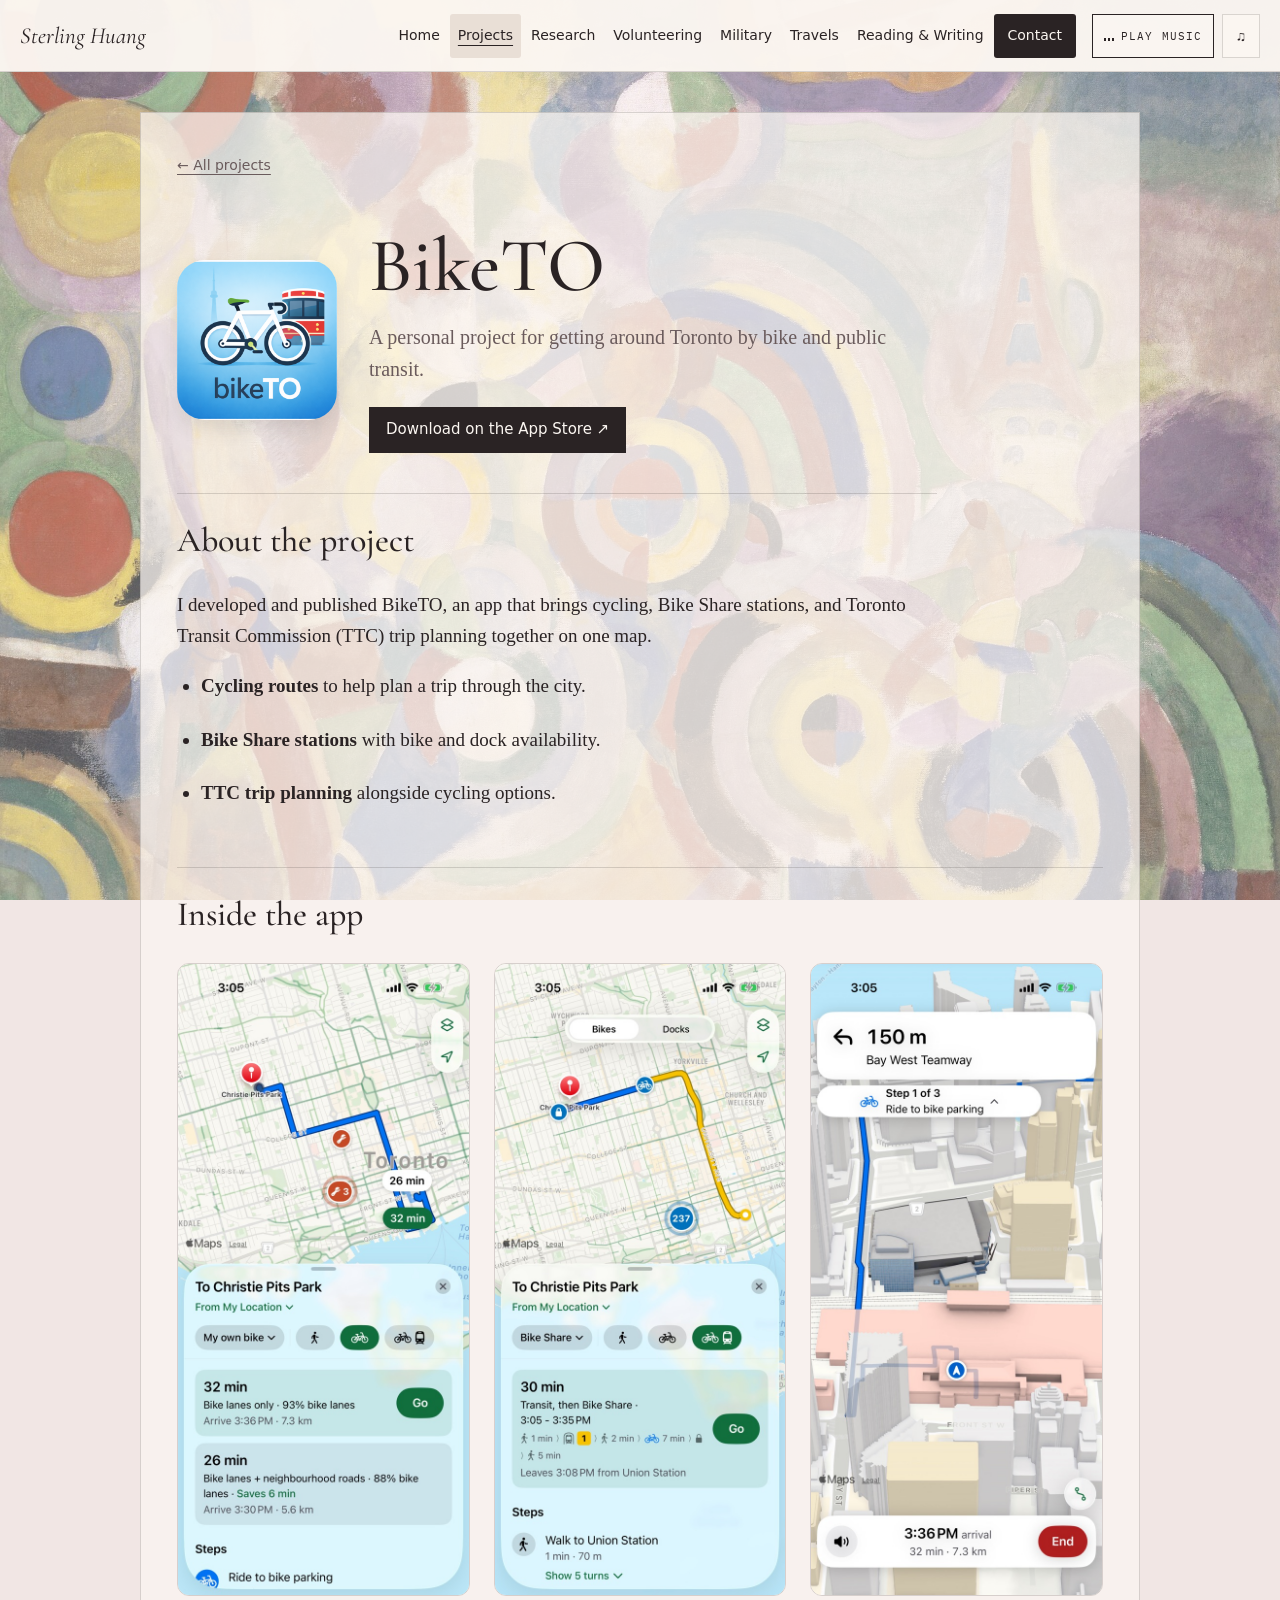
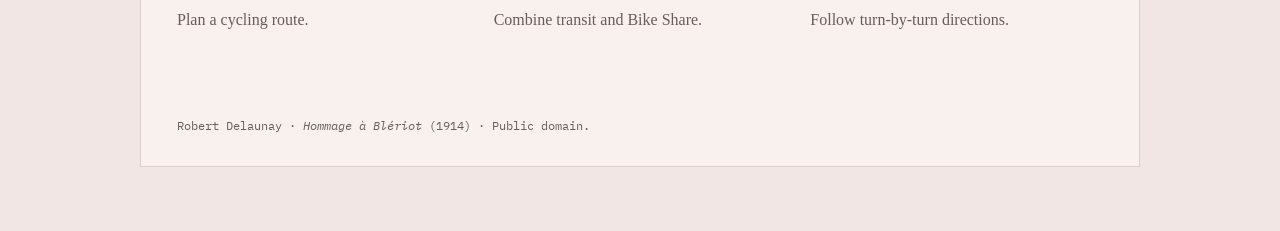
==== commit b41d6e53: "style: remove homepage action buttons and page contact boxes" ====
--- a/biketo.html
+++ b/biketo.html
@@ -35,14 +35,6 @@
     </div>
   </section>
 <footer class="art-credit">Robert Delaunay · <cite>Hommage à Blériot</cite> (1914) · Public domain.</footer>
-<section class="page-contact" aria-label="Contact Sterling">
-  <p>Let’s connect.</p><div class="contact-links">
-    <a href="mailto:sterling.huang@mail.utoronto.ca">Email me</a>
-    <a href="https://www.linkedin.com/in/sterling-huang-20206b24b/" target="_blank" rel="noopener">LinkedIn ↗</a>
-    <a href="https://github.com/huast07" target="_blank" rel="noopener">GitHub ↗</a>
-    <a href="mailto:sterling.huang@mail.utoronto.ca?subject=R%C3%A9sum%C3%A9%20request">Request résumé</a>
-  </div>
-</section>
 </main>
 </div>
 <div class="hud" id="topbar">
--- a/styles.css
+++ b/styles.css
@@ -28,7 +28,7 @@
 /* faded ink painting + vertical verses behind the tree */
 #backdrop { position: fixed; inset: 0; z-index: 0; pointer-events: none; overflow: hidden; }
 /* no blend mode or CSS filter here: both force the tall layer to be re-composited every frame */
-#ink { position: absolute; inset: 0; opacity: .2; }
+#ink { position: absolute; inset: 0; opacity: .4; }
 #ink canvas { display: block; width: 100%; height: 100%; }
 .verse .ch { opacity: 0; transition: opacity 1.2s ease; }
 .verse .ch.on { opacity: 1; }
@@ -40,7 +40,7 @@
 .verse .v-title { font-weight: 500; }
 .verse .v-author { font-size: .5em; letter-spacing: .2em; padding-top: 6em; }
 .verse-haiku { left: 4vw; }
-.verse-poem { right: 52px; } /* just inside the progress rail */
+.verse-poem { right: 52px; }
 canvas#tree, canvas#fx { position: fixed; inset: 0; width: 100%; height: 100%; z-index: 1; pointer-events: none; }
 canvas#fx { z-index: 3; }
 #world { position: fixed; left: 0; top: 0; width: 100%; z-index: 2; will-change: transform; }
@@ -107,12 +107,6 @@
 @keyframes eq { 50% { height: 10px; } }
 #season { left: 16px; bottom: 16px; font-size: 11px; letter-spacing: .12em; text-transform: uppercase; padding: 6px 9px;
   background: color-mix(in srgb, var(--paper) 85%, transparent); border: 1px solid var(--rule); }
-#rail { right: 18px; top: 50%; transform: translateY(-50%); display: flex; flex-direction: column-reverse; gap: 9px; margin: 0; padding: 0; list-style: none; }
-#rail button { width: 12px; height: 12px; border-radius: 50%; border: 1px solid var(--ink); background: transparent; cursor: pointer; position: relative; padding: 0; transition: transform .2s, background .2s; }
-#rail button.cur { background: var(--sakura-deep); border-color: var(--sakura-deep); transform: scale(1.35); }
-#rail button span { position: absolute; right: 22px; top: 50%; transform: translateY(-50%); white-space: nowrap; font-size: 11px; letter-spacing: .1em;
-  text-transform: uppercase; opacity: 0; transition: opacity .2s; pointer-events: none; background: var(--paper); padding: 2px 6px; }
-#rail button:hover span, #rail button:focus-visible span { opacity: 1; }
 
 @media (max-width: 760px) {
   .hero { left: 16px; }
@@ -125,11 +119,11 @@
   .path .blurb { font-size: 14px; }
   .path .go { right: 10px; top: 10px; font-size: 18px; }
   .finale .hand { margin-bottom: 18px; }
-  #rail, #season { display: none; }
+  #season { display: none; }
   .verse { top: auto; bottom: 12vh; font-size: 15px; opacity: .16; } /* small enough that both verses stay clear of the trunk */ /* below the hero title on small screens */
   .verse-haiku { left: 10px; }
   .verse-poem { right: 10px; }
-  #ink { opacity: .16; }
+  #ink { opacity: .32; }
 }
 @media (prefers-reduced-motion: reduce) {
   *, *::before, *::after { animation: none !important; transition: none !important; }
@@ -250,7 +244,7 @@
 .travel-heading h1 { margin-top:44px; color:var(--ink); font-style:italic; font-size:clamp(58px,8vw,92px); letter-spacing:-.01em; }
 .travel-back { color:var(--ink-soft); }
 .atlas, .travel-takeaways { background:color-mix(in srgb,var(--paper) 94%,transparent); border:1px solid var(--rule); box-shadow:0 18px 44px -26px rgba(60,20,30,.35); }
-.atlas-instruction { color:var(--ink-soft); text-align:center; font-size:19px; }
+.atlas-instruction { color:var(--ink); text-align:center; font-size:19px; width:fit-content; max-width:100%; margin-inline:auto; padding:10px 14px; background:#fbf6f1cc; }
 .globe-ocean { fill:#f2e8e6; stroke:#c8b4b4; }
 .globe-grid { stroke:#b8a4a4; }
 .country { fill:#d5c7c3; stroke:#fbf6f1; }
@@ -258,9 +252,10 @@
 .country.visited:hover { fill:var(--sakura-deep); }
 .flight-route { stroke:#b9476c; }
 .destination-dot { fill:#a74665; stroke:#fff8f6; }
-.globe-caption, .destination-heading span { color:var(--ink-soft); }
+.globe-caption, .destination-heading span { color:var(--ink); background:#fbf6f1cc; padding:6px 10px; }
+.globe-caption { width:fit-content; max-width:100%; margin-inline:auto; }
 .destinations { border-color:var(--rule); }
-.country-list button { border:1px solid var(--rule); border-radius:0; background:rgba(255,255,255,.3); color:var(--ink); font:12px var(--mono); }
+.country-list button { border:1px solid var(--rule); border-radius:0; background:#fbf6f1cc; color:var(--ink); font:12px var(--mono); }
 .country-list button:hover, .country-list button:focus-visible { color:var(--paper); background:var(--ink); }
 .travel-takeaways h2 { font-size:clamp(36px,5vw,54px); font-style:italic; color:var(--ink); }
 .travel-takeaways p:last-child { color:var(--ink-soft); }
@@ -324,9 +319,9 @@
 .close-gallery { border-color:var(--rule); }
 
 /* Let each subpage's artwork remain visible behind the content. */
-.travel-page::before { background:linear-gradient(rgba(251,241,240,.74),rgba(241,230,228,.78)), url("assets/art/travel-romanticism.jpg") center / cover no-repeat; }
+.travel-page::before { background:linear-gradient(rgba(251,241,240,.56),rgba(241,230,228,.62)), url("assets/art/travel-romanticism.jpg") center / cover no-repeat; }
 .atlas, .travel-takeaways { background:transparent; border:0; box-shadow:none; padding-left:0; padding-right:0; }
-.volunteer-page::before { background:linear-gradient(rgba(241,233,217,.83),rgba(241,233,217,.87)), url("assets/art/volunteering-cubist.png") center / cover no-repeat; }
+.volunteer-page::before { background:linear-gradient(rgba(241,233,217,.42),rgba(241,233,217,.5)), url("assets/art/volunteering-cubist.png") center / cover no-repeat; }
 .volunteer-card { background:transparent; border:0; border-top:1px solid #718078; box-shadow:none; }
 .volunteer-photo { background:transparent; border:1px solid #a79d8c; }
 .volunteer-copy p, .volunteer-photo { color:#505f54; }
@@ -334,7 +329,7 @@
 /* Body classes keep artwork consistent on direct visits and internal navigation. */
 .art-page { isolation:isolate; background:var(--sky-bot); padding:112px 24px 64px; }
 .art-page::before { content:""; position:fixed; inset:0; z-index:-1; pointer-events:none;
-  background-image:linear-gradient(90deg,rgba(251,245,234,.66),rgba(251,245,234,.82) 42%,rgba(251,245,234,.66)),var(--page-art);
+  background-image:linear-gradient(90deg,rgba(251,245,234,.28),rgba(251,245,234,.42) 42%,rgba(251,245,234,.28)),var(--page-art);
   background-position:center; background-size:cover; background-repeat:no-repeat; }
 .art-page #page { position:relative; }
 .military-page { --page-art:url("assets/art/military-remembrance.png"); }
@@ -387,7 +382,7 @@
 .art-credit cite { font-style:italic; }
 @media(max-width:600px) {
   .art-page { padding:110px 20px 48px; }
-  .art-page::before { background-image:linear-gradient(rgba(251,245,234,.78),rgba(251,245,234,.84)),var(--page-art); }
+  .art-page::before { background-image:linear-gradient(rgba(251,245,234,.36),rgba(251,245,234,.44)),var(--page-art); }
 }
 
 /* Keep the full-bloom branch grid in view on shorter desktop screens. */
@@ -480,11 +475,10 @@
 summary:focus-visible { outline:2px dashed var(--ink); outline-offset:4px; }
 .mono { font-size:12px; }
 .back, .travel-back { display:inline-flex; align-items:center; min-height:44px; font:14px/1.5 var(--ui); letter-spacing:0; text-transform:none; color:var(--ink); text-underline-offset:4px; }
-.hero { top:108px; left:max(24px,12vw); z-index:4; width:min(640px,calc(100% - 48px)); transform:none; padding:26px 30px; background:#fbf6f1ed; border:1px solid var(--rule); }
+.hero { top:108px; left:max(24px,12vw); z-index:4; width:min(640px,calc(100% - 48px)); transform:none; padding:26px 30px; background:#fbf6f19e; border:1px solid var(--rule); }
 .hero .education { font:15px/1.5 var(--ui); color:var(--ink-soft); }
 .hero h1 { font-size:clamp(48px,6vw,78px); margin:16px 0; }
 .hero p { font:19px/1.55 var(--body); max-width:560px; color:var(--ink); }
-.hero-actions { display:flex; flex-wrap:wrap; gap:10px; margin:22px 0 8px; }
 .action-link { display:inline-flex; justify-content:center; align-items:center; min-height:46px; padding:11px 16px; border:1px solid var(--ink); background:var(--paper); color:var(--ink); text-decoration:none; font:15px/1.4 var(--ui); text-align:center; }
 .action-link.primary { background:var(--ink); color:var(--paper); }
 .action-link:hover { text-decoration:underline; text-underline-offset:4px; }
@@ -495,15 +489,9 @@
 .path .blurb { font:16px/1.5 var(--body); }
 .finale { max-height:calc(100dvh - 112px); overflow-y:auto; padding:0 4px 10px; scrollbar-gutter:stable; }
 .finale .contact a { display:inline-flex; align-items:center; justify-content:center; min-height:44px; font:14px/1.4 var(--ui); letter-spacing:0; text-transform:none; overflow-wrap:anywhere; }
-#rail { right:16px; gap:2px; max-height:calc(100dvh - 160px); overflow-y:auto; top:calc(50% + 24px); }
-#rail button { display:flex; align-items:center; width:164px; min-height:44px; height:auto; padding:8px 12px; border:0; border-left:2px solid transparent; border-radius:0; background:#fbf6f1e8; text-align:left; }
-#rail button span { position:static; transform:none; opacity:1; white-space:normal; padding:0; background:none; color:var(--ink-soft); font:13px/1.35 var(--ui); text-transform:none; letter-spacing:0; }
-#rail button.cur { transform:none; background:var(--paper); border-left-color:var(--sakura-deep); }
-#rail button.cur span { color:var(--ink); font-weight:600; }
-#rail button:hover { background:#e9dfd6; }
 #season { min-height:44px; font-size:12px; }
 #page:not(.story-active) #season { display:none; }
-.projects-main, .military-main, .readings-main { padding:30px 36px; background:#fbf6f1f5; border:1px solid var(--rule); }
+.projects-main, .military-main, .readings-main { padding:30px 36px; background:#fbf6f1b8; border:1px solid var(--rule); }
 .project-overview p, .project-overview li, .project-preview p, .project-coming-soon, .page-intro { font:19px/1.65 var(--body); color:var(--ink); }
 .project-detail-heading p { font:20px/1.6 var(--body); }
 .project-detail-heading .action-link { margin-top:22px; }
@@ -516,7 +504,7 @@
 .app-screenshots figure { min-width:0; margin:0; }
 .app-screenshots img { display:block; width:100%; height:auto; border:1px solid var(--rule); border-radius:12px; }
 .app-screenshots figcaption { margin-top:12px; font:16px/1.5 var(--body); color:var(--ink-soft); }
-.volunteer-copy { background:#fbf6f1f5; }
+.volunteer-copy { background:#fbf6f1b8; }
 .volunteer-copy h2 { margin-top:8px; }
 .volunteer-copy p, .experience-points { font:18px/1.65 var(--body); color:var(--ink); }
 .volunteer-copy .experience-lead { font-size:20px; line-height:1.5; }
@@ -525,12 +513,6 @@
 .book-card h3 { font-weight:600; line-height:1.2; }
 .book-author { font:16px/1.5 var(--body); }
 .book-current { font:12px/1.4 var(--ui); text-transform:none; letter-spacing:0; }
-.page-contact { margin-top:40px; padding-top:24px; border-top:1px solid var(--rule); }
-.page-contact > p { font:26px/1.3 var(--serif); margin:0 0 12px; }
-.contact-links { display:flex; flex-wrap:wrap; gap:8px 20px; }
-.contact-links a { display:inline-flex; align-items:center; min-height:44px; color:var(--ink); font:15px/1.5 var(--ui); text-underline-offset:4px; }
-.volunteer-main > .page-contact { background:var(--paper); padding:24px; }
-.travel-main > .page-contact { max-width:900px; margin:40px auto 0; background:var(--paper); padding:24px; }
 .section-shortcuts { display:flex; gap:12px; flex-wrap:wrap; margin-top:28px; }
 .section-shortcuts a, .journal-toggle { min-height:44px; padding:11px 14px; border:1px solid var(--ink); background:var(--paper); color:var(--ink); font:15px/1.4 var(--ui); text-decoration:none; cursor:pointer; }
 .section-shortcuts a:hover, .journal-toggle:hover { text-decoration:underline; text-underline-offset:4px; }
@@ -543,7 +525,6 @@
 .travel-journal.plain-text h2 { font:40px/1.1 var(--serif); }
 .travel-journal.plain-text strong, .travel-journal.plain-text em { color:var(--ink); font-style:normal; }
 .close-gallery, .season-close, .volunteer-carousel-arrow { min-width:44px; min-height:44px; }
-@media(max-width:1260px) { #rail { display:none; } }
 @media(max-width:1180px) {
   .desktop-nav { display:none; }
   .site-menu { display:block; }
@@ -564,8 +545,6 @@
   .hero .education { font-size:14px; }
   .hero h1 { font-size:54px; margin:14px 0; }
   .hero p { font-size:18px; line-height:1.55; }
-  .hero-actions { display:grid; grid-template-columns:1fr 1fr; gap:8px; margin-top:18px; }
-  .hero-actions .action-link { padding:10px; }
   .mark p { font-size:18px; }
   .finale h2 { font-size:42px; }
   .finale .translation { font-size:20px; }
